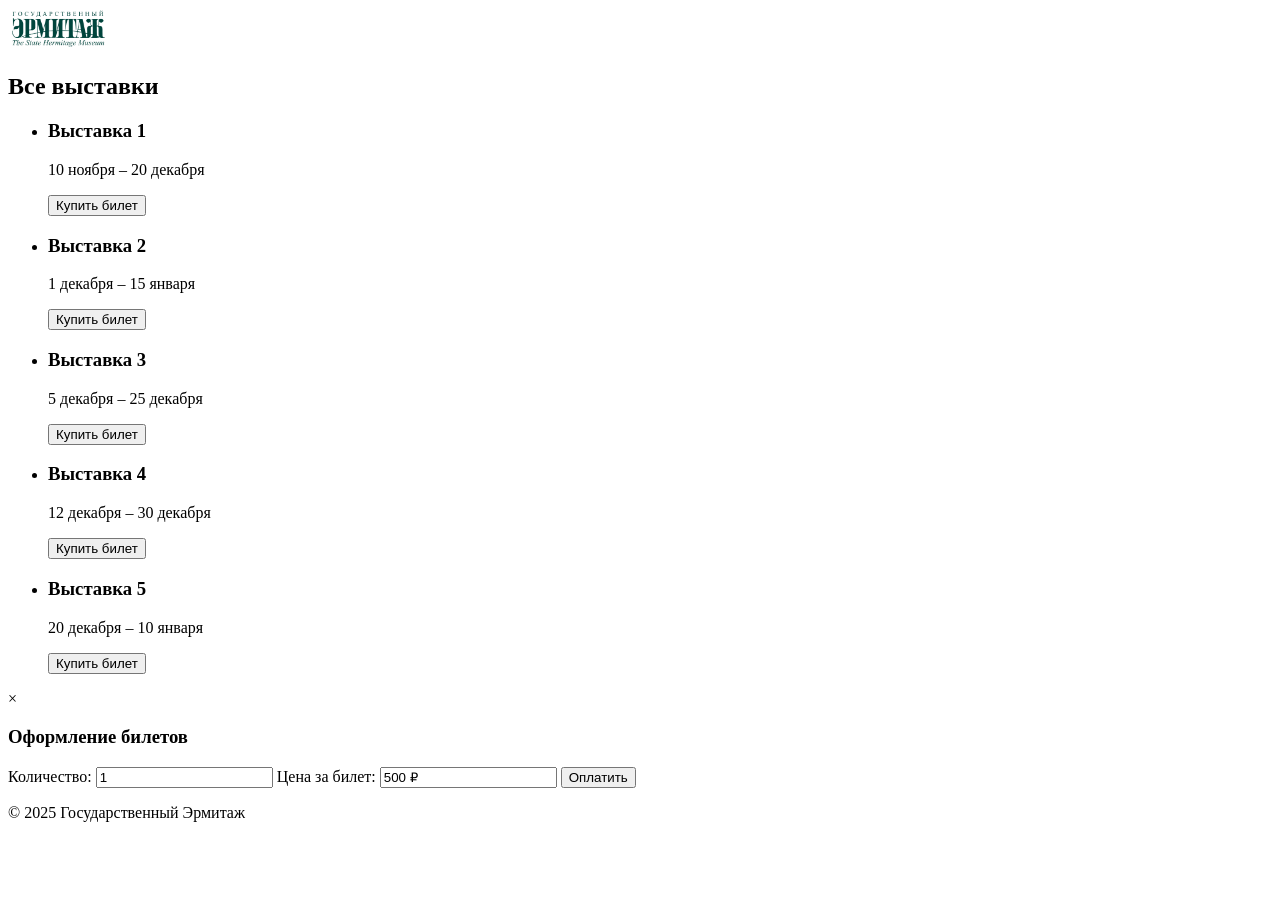
==== all-exhibitions.html @ 0c2edeb9 "lab-1" ====
<!DOCTYPE html>
<html lang="ru">
<head>
    <meta charset="UTF-8">
    <meta name="viewport" content="width=device-width, initial-scale=1.0">
    <title>Все выставки — Эрмитаж</title>
    <link rel="stylesheet" href="style.css">
</head>
<body>
<header class="header">
    <div class="header__logo"><a href="index.html"><img src="img/Hermitage_logo.png" alt="Логотип Эрмитажа" width="100"></a></div>
</header>

<main class="main">
    <section class="exhibitions-page">
        <h1 class="exhibitions-page__title">Все выставки</h1>
        <ul class="exhibitions-page__list">
            <li class="exhibitions-page__item">
                <h3 class="exhibitions-page__name">Выставка 1</h3>
                <p class="exhibitions-page__date">10 ноября – 20 декабря</p>
                <button class="exhibitions-page__btn">Купить билет</button>
            </li>
            <li class="exhibitions-page__item">
                <h3 class="exhibitions-page__name">Выставка 2</h3>
                <p class="exhibitions-page__date">1 декабря – 15 января</p>
                <button class="exhibitions-page__btn">Купить билет</button>
            </li>
            <li class="exhibitions-page__item">
                <h3 class="exhibitions-page__name">Выставка 3</h3>
                <p class="exhibitions-page__date">5 декабря – 25 декабря</p>
                <button class="exhibitions-page__btn">Купить билет</button>
            </li>
            <li class="exhibitions-page__item">
                <h3 class="exhibitions-page__name">Выставка 4</h3>
                <p class="exhibitions-page__date">12 декабря – 30 декабря</p>
                <button class="exhibitions-page__btn">Купить билет</button>
            </li>
            <li class="exhibitions-page__item">
                <h3 class="exhibitions-page__name">Выставка 5</h3>
                <p class="exhibitions-page__date">20 декабря – 10 января</p>
                <button class="exhibitions-page__btn">Купить билет</button>
            </li>
        </ul>
    </section>

    <!-- Модальное окно для оформления билетов -->
    <div class="modal modal--hidden">
        <div class="modal__content">
            <span class="modal__close">&times;</span>
            <h3 class="modal__title">Оформление билетов</h3>
            <form class="modal__form">
                <label class="modal__label">Количество:
                    <input type="number" name="quantity" min="1" value="1">
                </label>
                <label class="modal__label">Цена за билет:
                    <input type="text" name="price" value="500 ₽" readonly>
                </label>
                <button type="submit" class="modal__submit">Оплатить</button>
            </form>
        </div>
    </div>
</main>

<footer class="footer">
    <p class="footer__text">© 2025 Государственный Эрмитаж</p>
</footer>
</body>
</html>
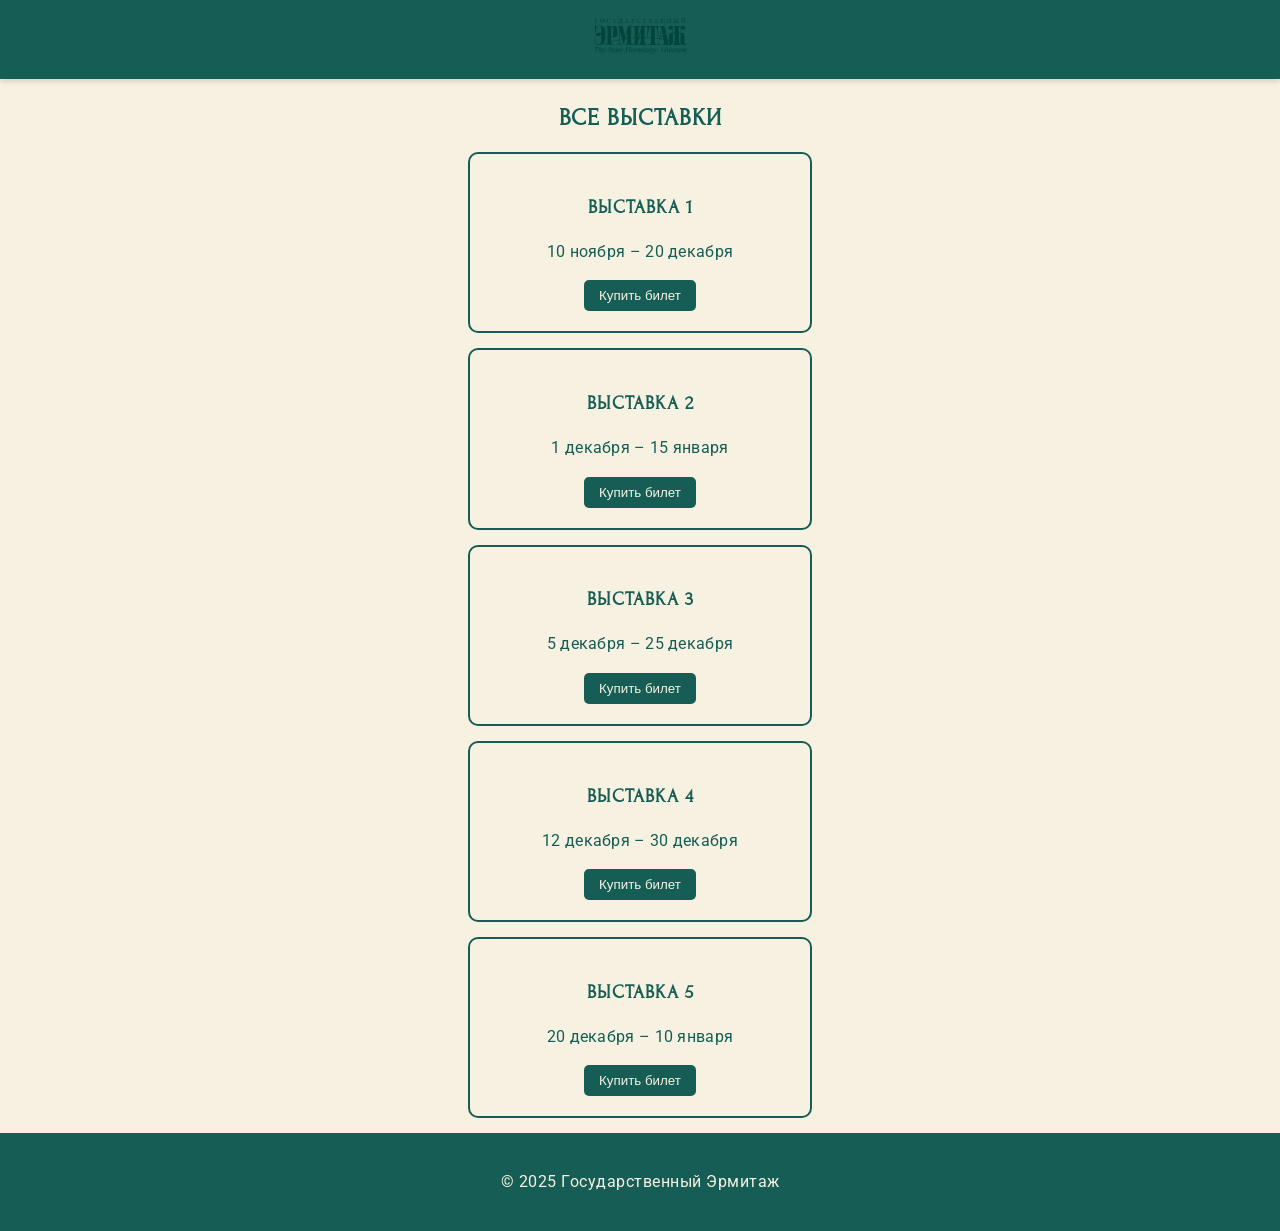
==== commit ac95e27d: "lab-2" ====
--- a/all-exhibitions.html
+++ b/all-exhibitions.html
@@ -6,7 +6,8 @@
     <title>Все выставки — Эрмитаж</title>
     <link rel="stylesheet" href="style.css">
 </head>
-<body>
+
+<body> 
 <header class="header">
     <div class="header__logo"><a href="index.html"><img src="img/Hermitage_logo.png" alt="Логотип Эрмитажа" width="100"></a></div>
 </header>
@@ -43,7 +44,6 @@
         </ul>
     </section>
 
-    <!-- Модальное окно для оформления билетов -->
     <div class="modal modal--hidden">
         <div class="modal__content">
             <span class="modal__close">&times;</span>
--- a/style.css
+++ b/style.css
@@ -0,0 +1,295 @@
+@import url('https://fonts.googleapis.com/css2?family=Forum&family=Roboto:wght@300;400;500&display=swap');
+
+body {
+    margin: 0;
+    padding: 0;
+    background-color: #F7F1E1;
+    color: #165E55;
+    font-family: 'Roboto', sans-serif;
+    line-height: 1.6;
+    letter-spacing: 0.3px;
+}
+
+h1, h2, h3, h4, h5 {
+    font-family: 'Forum', serif;
+    color: #165E55;
+    text-align: center;
+    text-transform: uppercase;
+    letter-spacing: 1px;
+    margin-bottom: 10px;
+}
+
+p {
+    text-align: center;
+    font-size: 1rem;
+}
+
+.header {
+    background-color: #165E55;
+    padding: 15px 0;
+    text-align: center;
+    box-shadow: 0 2px 6px rgba(0, 0, 0, 0.15);
+}
+
+.nav__list {
+    list-style: none;
+    margin: 10px 0 0;
+    padding: 0;
+}
+
+.nav__item {
+    display: inline-block;
+    margin: 0 15px;
+}
+
+.nav__link {
+    text-decoration: none;
+    color: #F7F1E1;
+    font-weight: 500;
+    font-size: 1.1rem;
+    text-transform: uppercase;
+    transition: color 0.3s;
+}
+
+.nav__link:hover {
+    color: #C2E5DD;
+    text-decoration: underline;
+}
+
+.welcome {
+    padding: 40px 20px;
+    background-color: #C2E5DD;
+    color: #165E55;
+    border-radius: 10px;
+    margin: 30px auto;
+    width: 80%;
+    box-shadow: 0 2px 8px rgba(0, 0, 0, 0.15);
+}
+
+.welcome__subtitle {
+    font-style: italic;
+    font-size: 1.1rem;
+}
+
+.gallery {
+    background-color: #F7F1E1;
+    padding: 40px 0;
+    border-top: 2px solid #165E55;
+}
+
+.gallery__title {
+    margin-bottom: 20px;
+}
+
+.gallery__slider {
+    position: relative;
+    width: 80%;
+    margin: 0 auto;
+    padding: 10px;
+    border: 2px solid #165E55;
+    border-radius: 10px;
+    background-color: #ffffff;
+    box-shadow: 0 2px 6px rgba(0, 0, 0, 0.1);
+}
+
+.slider__track {
+    white-space: nowrap;
+    overflow: hidden;
+}
+
+.slider__item {
+    display: inline-block;
+    margin: 10px;
+}
+
+.slider__item img {
+    border-radius: 8px;
+    border: 2px solid #165E55;
+    width: 230px;
+    height: 300px;
+    transition: transform 0.3s;
+}
+
+.slider__item img:hover {
+    transform: scale(1.05);
+}
+
+.slider__btn {
+    background-color: #165E55;
+    color: #F7F1E1;
+    border: none;
+    padding: 8px 12px;
+    font-size: 1.2rem;
+    cursor: pointer;
+    position: absolute;
+    top: 50%;
+    border-radius: 50%;
+}
+
+.slider__btn--prev { left: -50px; }
+.slider__btn--next { right: -50px; }
+
+.slider__btn:hover {
+    background-color: #0f4039;
+}
+
+.exhibitions {
+    padding: 40px 0;
+    background-color: #C2E5DD;
+    border-top: 2px solid #165E55;
+}
+
+.exhibitions__list {
+    list-style: none;
+    padding: 0;
+    text-align: center;
+}
+
+
+.exhibitions__item {
+    display: inline-block;
+    background-color: #F7F1E1;
+    border: 2px solid #165E55;
+    border-radius: 10px;
+    padding: 15px;
+    margin: 10px;
+    width: 220px;
+    box-shadow: 0 2px 5px rgba(0, 0, 0, 0.1);
+}
+
+.exhibitions__btn,
+.exhibitions__show-more {
+    display: inline-block;
+    margin-top: 10px;
+    padding: 8px 15px;
+    border: none;
+    background-color: #165E55;
+    color: #F7F1E1;
+    text-decoration: none;
+    border-radius: 5px;
+    font-weight: 500;
+    transition: background-color 0.3s;
+}
+
+.exhibitions__btn:hover,
+.exhibitions__show-more:hover {
+    background-color: #0f4039;
+}
+
+.contacts {
+    padding: 40px 0;
+    background-color: #F7F1E1;
+    border-top: 2px solid #165E55;
+}
+
+.contacts__form {
+    width: 60%;
+    margin: 0 auto;
+    background-color: #ffffff;
+    padding: 20px;
+    border: 2px solid #165E55;
+    border-radius: 10px;
+    box-shadow: 0 2px 6px rgba(0, 0, 0, 0.1);
+}
+
+.contacts__label {
+    display: block;
+    margin: 10px 0;
+    color: #165E55;
+    font-weight: 500;
+}
+
+.contacts__label input,
+.contacts__label textarea {
+    width: 100%;
+    padding: 8px;
+    margin-top: 5px;
+    border: 1px solid #165E55;
+    border-radius: 5px;
+    font-family: 'Roboto', sans-serif;
+}
+
+.contacts__btn {
+    display: block;
+    margin: 15px auto 0;
+    background-color: #165E55;
+    color: #F7F1E1;
+    padding: 10px 20px;
+    border: none;
+    border-radius: 6px;
+    font-size: 1rem;
+    cursor: pointer;
+}
+
+.contacts__btn:hover {
+    background-color: #0f4039;
+}
+
+.footer {
+    background-color: #165E55;
+    color: #F7F1E1;
+    text-align: center;
+    padding: 20px 0;
+    font-size: 0.9rem;
+    letter-spacing: 0.5px;
+}
+
+.exhibitions-page__item {
+    background-color: #F7F1E1;
+    border: 2px solid #165E55;
+    border-radius: 10px;
+    padding: 20px;
+    margin: 15px auto;
+    width: 300px;
+    text-align: center;
+}
+
+.exhibitions-page__list {
+    list-style: none;
+    padding: 0;
+    margin: 0;
+}
+
+.exhibitions-page__btn {
+    background-color: #165E55;
+    color: #F7F1E1;
+    border: none;
+    padding: 8px 15px;
+    border-radius: 5px;
+    cursor: pointer;
+    transition: background-color 0.3s;
+}
+
+.exhibitions-page__btn:hover {
+    background-color: #0f4039;
+}
+
+.modal {
+    position: fixed;
+    top: 0;
+    width: 100%;
+    height: 100%;
+    background: rgba(0,0,0,0.5);
+}
+
+.modal--hidden {
+    display: none;
+}
+
+.modal__content {
+    background-color: #F7F1E1;
+    border-radius: 10px;
+    padding: 20px;
+    width: 300px;
+    margin: 10% auto;
+    border: 2px solid #165E55;
+    text-align: center;
+    box-shadow: 0 3px 10px rgba(0,0,0,0.2);
+}
+
+.modal__close {
+    float: right;
+    cursor: pointer;
+    font-size: 1.2rem;
+    color: #165E55;
+}
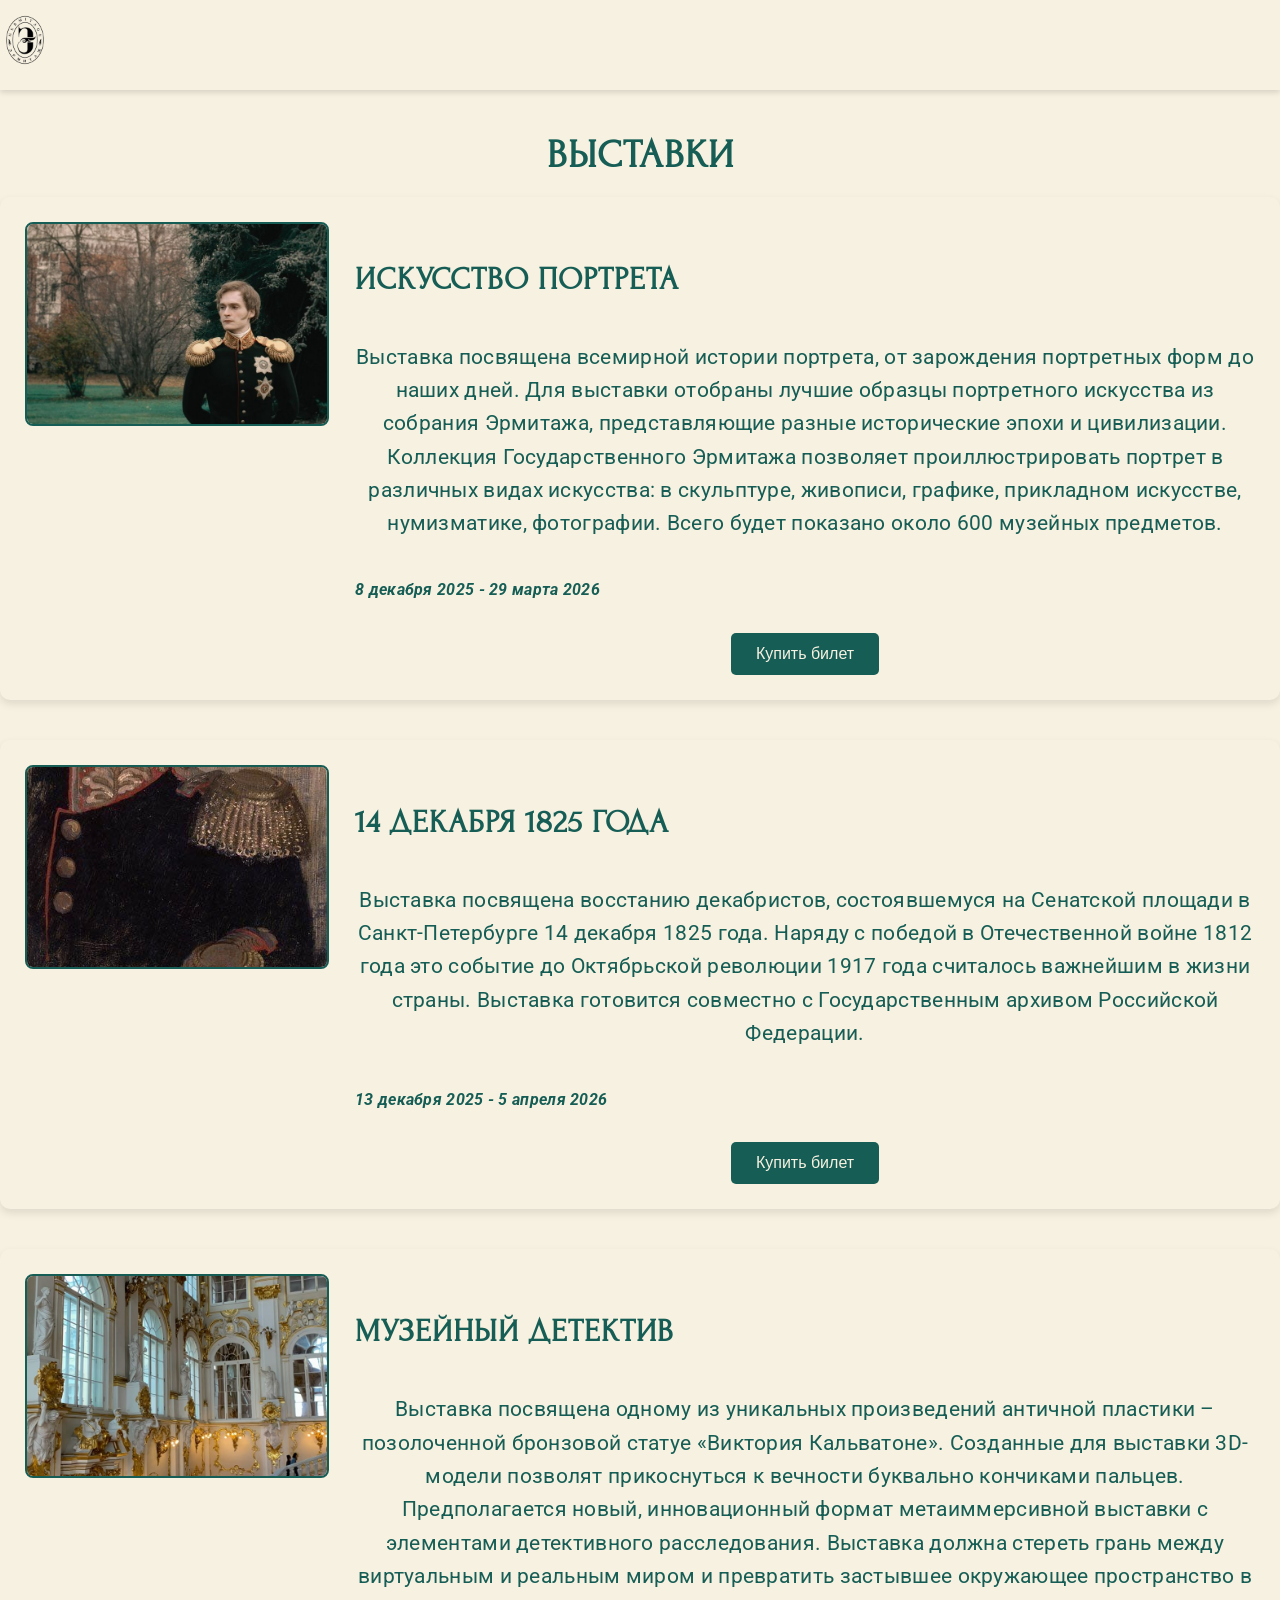
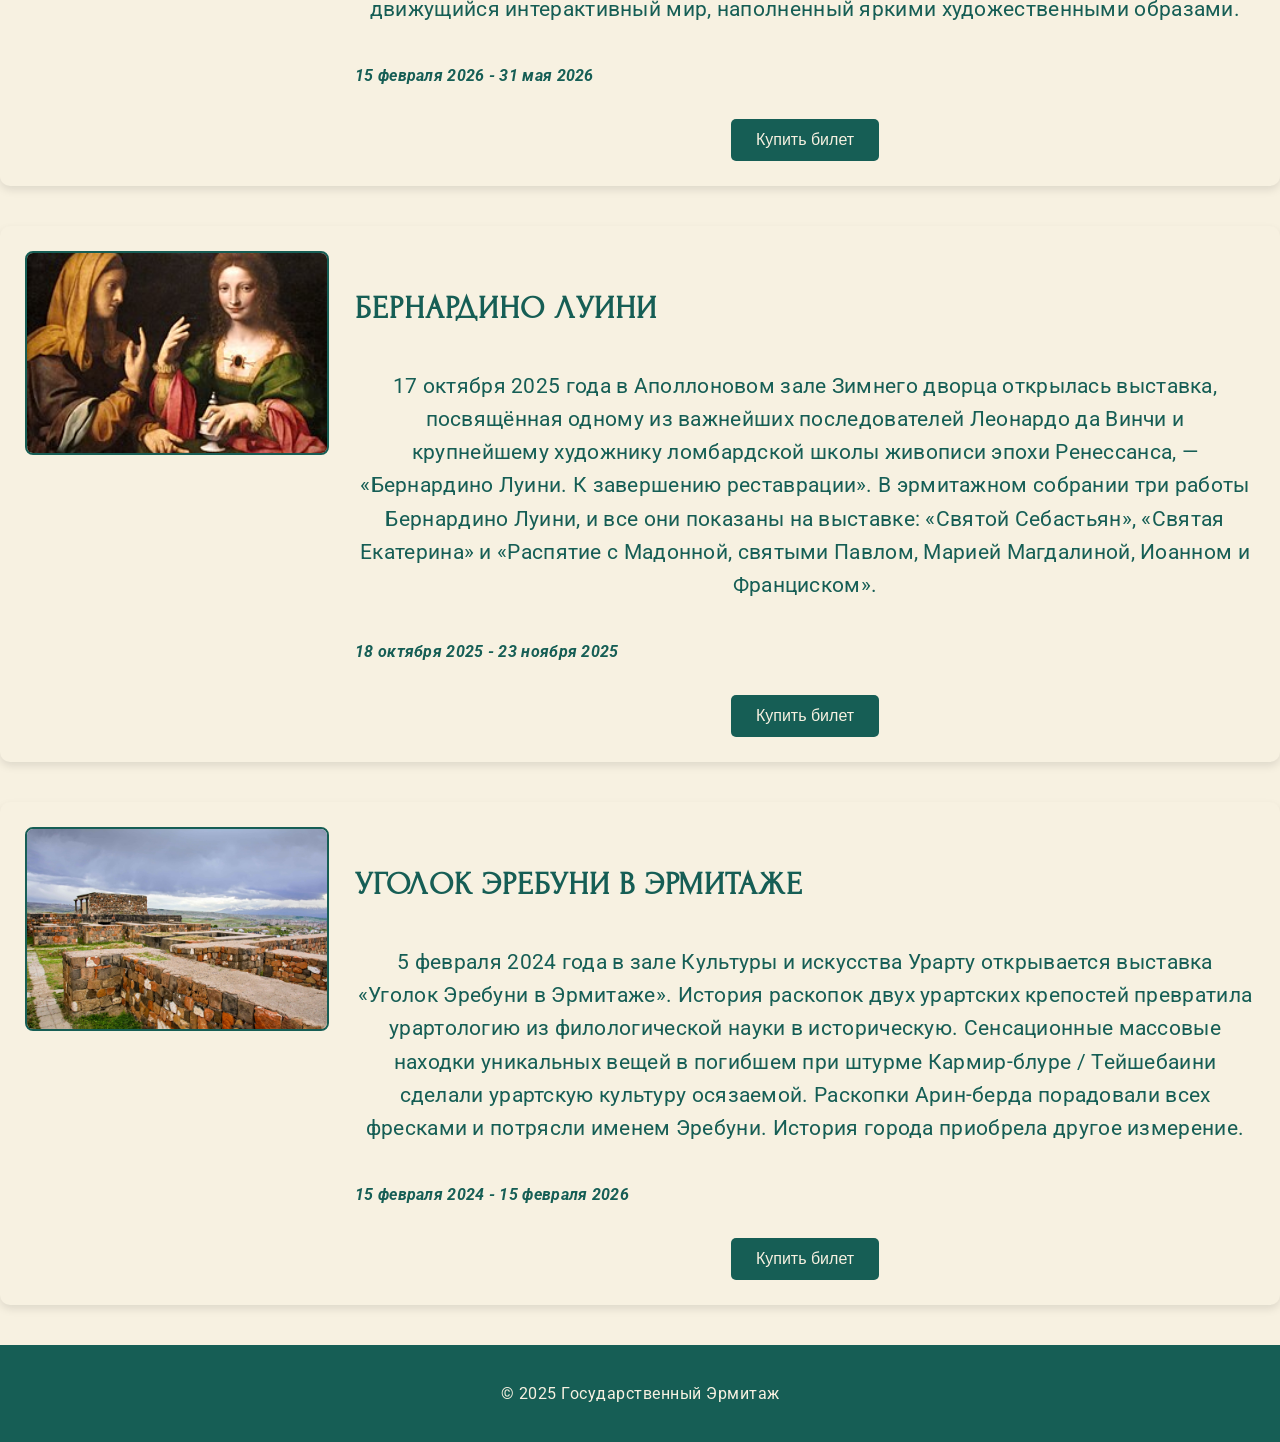
==== commit 6f4588be: "lab-3" ====
--- a/all-exhibitions.html
+++ b/all-exhibitions.html
@@ -6,60 +6,100 @@
     <title>Все выставки — Эрмитаж</title>
     <link rel="stylesheet" href="style.css">
 </head>
-
 <body> 
 <header class="header">
-    <div class="header__logo"><a href="index.html"><img src="img/Hermitage_logo.png" alt="Логотип Эрмитажа" width="100"></a></div>
+    <div class="logo"><a href="index.html"><img src="img/logo.png" alt="Логотип Эрмитажа"></a></div>
 </header>
 
 <main class="main">
     <section class="exhibitions-page">
-        <h1 class="exhibitions-page__title">Все выставки</h1>
-        <ul class="exhibitions-page__list">
-            <li class="exhibitions-page__item">
-                <h3 class="exhibitions-page__name">Выставка 1</h3>
-                <p class="exhibitions-page__date">10 ноября – 20 декабря</p>
-                <button class="exhibitions-page__btn">Купить билет</button>
-            </li>
-            <li class="exhibitions-page__item">
-                <h3 class="exhibitions-page__name">Выставка 2</h3>
-                <p class="exhibitions-page__date">1 декабря – 15 января</p>
-                <button class="exhibitions-page__btn">Купить билет</button>
-            </li>
-            <li class="exhibitions-page__item">
-                <h3 class="exhibitions-page__name">Выставка 3</h3>
-                <p class="exhibitions-page__date">5 декабря – 25 декабря</p>
-                <button class="exhibitions-page__btn">Купить билет</button>
-            </li>
-            <li class="exhibitions-page__item">
-                <h3 class="exhibitions-page__name">Выставка 4</h3>
-                <p class="exhibitions-page__date">12 декабря – 30 декабря</p>
-                <button class="exhibitions-page__btn">Купить билет</button>
-            </li>
-            <li class="exhibitions-page__item">
-                <h3 class="exhibitions-page__name">Выставка 5</h3>
-                <p class="exhibitions-page__date">20 декабря – 10 января</p>
-                <button class="exhibitions-page__btn">Купить билет</button>
-            </li>
-        </ul>
-    </section>
+    <h1 class="exhibitions-page__title">Выставки</h1>
+    <ul class="exhibitions-page__list">
+        <li class="exhibitions-page__item">
+            <div class="exhibition__image">
+                <img src="img/1.jpg" alt="Искусство портрета">
+            </div>
+            <div class="exhibition__content">
+                <h3 class="exhibitions-page__name">Искусство портрета</h3>
+                <p class="exhibitions-page__description">Выставка посвящена всемирной истории портрета, от зарождения портретных форм до наших дней. Для выставки отобраны лучшие образцы портретного искусства из собрания Эрмитажа, представляющие разные исторические эпохи и цивилизации. Коллекция Государственного Эрмитажа позволяет проиллюстрировать портрет в различных видах искусства: в скульптуре, живописи, графике, прикладном искусстве, нумизматике, фотографии. Всего будет показано около 600 музейных предметов.</p>
+                <p class="exhibitions-page__date">8 декабря 2025 - 29 марта 2026</p>
+                <button class="exhibitions__btn exhibitions__btn--modal">Купить билет</button>
+            </div>
+        </li>
+
+        <li class="exhibitions-page__item">
+            <div class="exhibition__image">
+                <img src="img/2.jpg" alt="14 декабря 1825 года">
+            </div>
+            <div class="exhibition__content">
+                <h3 class="exhibitions-page__name">14 декабря 1825 года</h3>
+                <p class="exhibitions-page__description">Выставка посвящена восстанию декабристов, состоявшемуся на Сенатской площади в Санкт-Петербурге 14 декабря 1825 года. Наряду с победой в Отечественной войне 1812 года это событие до Октябрьской революции 1917 года считалось важнейшим в жизни страны. Выставка готовится совместно с Государственным архивом Российской Федерации.</p>
+                <p class="exhibitions-page__date">13 декабря 2025 - 5 апреля 2026</p>
+                <button class="exhibitions__btn exhibitions__btn--modal">Купить билет</button>
+            </div>
+        </li>
+
+        <li class="exhibitions-page__item">
+            <div class="exhibition__image">
+                <img src="img/3.jpg" alt="Музейный детектив">
+            </div>
+            <div class="exhibition__content">
+                <h3 class="exhibitions-page__name">Музейный детектив</h3>
+                <p class="exhibitions-page__description">Выставка посвящена одному из уникальных произведений античной пластики – позолоченной бронзовой статуе «Виктория Кальватоне». Созданные для выставки 3D-модели позволят прикоснуться к вечности буквально кончиками пальцев. Предполагается новый, инновационный формат метаиммерсивной выставки с элементами детективного расследования. Выставка должна стереть грань между виртуальным и реальным миром и превратить застывшее окружающее пространство в движущийся интерактивный мир, наполненный яркими художественными образами.</p>
+                <p class="exhibitions-page__date">15 февраля 2026 - 31 мая 2026</p>
+                <button class="exhibitions__btn exhibitions__btn--modal">Купить билет</button>
+            </div>
+        </li>
+
+        <li class="exhibitions-page__item">
+            <div class="exhibition__image">
+                <img src="img/4.jpg" alt="Бернардино Луини">
+            </div>
+            <div class="exhibition__content">
+                <h3 class="exhibitions-page__name">Бернардино Луини</h3>
+                <p class="exhibitions-page__description">17 октября 2025 года в Аполлоновом зале Зимнего дворца открылась выставка, посвящённая одному из важнейших последователей Леонардо да Винчи и крупнейшему художнику ломбардской школы живописи эпохи Ренессанса, — «Бернардино Луини. К завершению реставрации». В эрмитажном собрании три работы Бернардино Луини, и все они показаны на выставке: «Святой Себастьян», «Святая Екатерина» и «Распятие с Мадонной, святыми Павлом, Марией Магдалиной, Иоанном и Франциском».</p>
+                <p class="exhibitions-page__date">18 октября 2025 - 23 ноября 2025</p>
+                <button class="exhibitions__btn exhibitions__btn--modal">Купить билет</button>
+            </div>
+        </li>
+
+        <li class="exhibitions-page__item">
+            <div class="exhibition__image">
+                <img src="img/5.jpeg" alt="Уголок Эребуни в Эрмитаже">
+            </div>
+            <div class="exhibition__content">
+                <h3 class="exhibitions-page__name">Уголок Эребуни в Эрмитаже</h3>
+                <p class="exhibitions-page__description">5 февраля 2024 года в зале Культуры и искусства Урарту открывается выставка «Уголок Эребуни в Эрмитаже». История раскопок двух урартских крепостей превратила урартологию из филологической науки в историческую. Сенсационные массовые находки уникальных вещей в погибшем при штурме Кармир-блуре / Тейшебаини сделали урартскую культуру осязаемой. Раскопки Арин-берда порадовали всех фресками и потрясли именем Эребуни. История города приобрела другое измерение.</p>
+                <p class="exhibitions-page__date">15 февраля 2024 - 15 февраля 2026</p>
+                <button class="exhibitions__btn exhibitions__btn--modal">Купить билет</button>
+            </div>
+        </li>
+    </ul>
+</section>
 
     <div class="modal modal--hidden">
         <div class="modal__content">
             <span class="modal__close">&times;</span>
-            <h3 class="modal__title">Оформление билетов</h3>
-            <form class="modal__form">
-                <label class="modal__label">Количество:
-                    <input type="number" name="quantity" min="1" value="1">
-                </label>
-                <label class="modal__label">Цена за билет:
-                    <input type="text" name="price" value="500 ₽" readonly>
-                </label>
-                <button type="submit" class="modal__submit">Оплатить</button>
-            </form>
+            <div class="modal__body">
+                <div class="modal__image">
+                    <img src="img/tickets_img.png" alt="Билет">
+                </div>
+                <div class="modal__form-container">
+                    <h3 class="modal__title">Оформление билетов</h3>
+                    <form class="modal__form">
+                        <label class="modal__label">Количество:
+                            <input type="number" name="quantity" min="1" value="1">
+                        </label>
+                        <label class="modal__label">Цена за билет:
+                            <input type="text" name="price" value="500 ₽" readonly>
+                        </label>
+                        <button type="submit" class="modal__submit">Оплатить</button>
+                    </form>
+                </div>
+            </div>
         </div>
     </div>
-</main>
+</main> 
 
 <footer class="footer">
     <p class="footer__text">© 2025 Государственный Эрмитаж</p>
--- a/style.css
+++ b/style.css
@@ -9,6 +9,7 @@
     line-height: 1.6;
     letter-spacing: 0.3px;
 }
+ 
 
 h1, h2, h3, h4, h5 {
     font-family: 'Forum', serif;
@@ -19,32 +20,69 @@
     margin-bottom: 10px;
 }
 
+h1 {
+    font-size: 2.5rem;
+}
+
+h2 {
+    font-size: 2rem;
+}
+
+h3 {
+    font-size: 1.75rem;
+}
+
+h4 {
+    font-size: 1.5rem;
+}
+
+h5 {
+    font-size: 1.25rem;
+}
+
 p {
     text-align: center;
     font-size: 1rem;
+} 
+
+.wrapper {
+    max-width: 1200px;
+    margin: auto;
 }
 
 .header {
-    background-color: #165E55;
-    padding: 15px 0;
-    text-align: center;
+    background-color: #F7F1E1;
+    padding: 15px 0 17px 0;
     box-shadow: 0 2px 6px rgba(0, 0, 0, 0.15);
+    position: sticky;
+    top: 0;
+    z-index: 1;
+}
+
+.header__wrapper {
+    display: flex;
+    align-items: center;
+    justify-content: space-between;
+}
+
+.logo img {
+    width: 50px;   
+    height: auto;  
 }
 
 .nav__list {
+    display: flex;
+} 
+
+.nav__item {
     list-style: none;
-    margin: 10px 0 0;
-    padding: 0;
-}
-
-.nav__item {
-    display: inline-block;
+    padding: 0 10px;
     margin: 0 15px;
 }
 
 .nav__link {
     text-decoration: none;
-    color: #F7F1E1;
+    color: #165E55;
     font-weight: 500;
     font-size: 1.1rem;
     text-transform: uppercase;
@@ -53,31 +91,54 @@
 
 .nav__link:hover {
     color: #C2E5DD;
-    text-decoration: underline;
 }
 
 .welcome {
     padding: 40px 20px;
-    background-color: #C2E5DD;
-    color: #165E55;
-    border-radius: 10px;
-    margin: 30px auto;
-    width: 80%;
-    box-shadow: 0 2px 8px rgba(0, 0, 0, 0.15);
+    background-color: #F7F1E1;
+    box-shadow: 0 2px 8px rgba(0, 0, 0, 0.15); 
+
+}
+
+.welcome__wrapper {
+    display: flex;
+    align-items: center;
+    justify-content: space-between;
+   
+}
+
+.welcome__content {
+    display: flex;
+    flex-direction: column; 
+    max-width: 500px; 
+}
+
+.welcome__title {
+    margin-bottom: 15px; 
 }
 
 .welcome__subtitle {
-    font-style: italic;
-    font-size: 1.1rem;
+    font-size: 1.3rem;
+    margin-top: 0; 
+}
+
+.welcome__img {
+    width: 600px;
+    height: 450px;
+}
+
+.welcome__img img {
+    max-width: 100%; 
+    max-height: 100%;    
 }
 
 .gallery {
-    background-color: #F7F1E1;
+    background-color: #165E55;
     padding: 40px 0;
-    border-top: 2px solid #165E55;
 }
 
 .gallery__title {
+    color: #F7F1E1;
     margin-bottom: 20px;
 }
 
@@ -88,18 +149,20 @@
     padding: 10px;
     border: 2px solid #165E55;
     border-radius: 10px;
-    background-color: #ffffff;
+    background-color: #F7F1E1;
     box-shadow: 0 2px 6px rgba(0, 0, 0, 0.1);
 }
 
 .slider__track {
-    white-space: nowrap;
-    overflow: hidden;
+    display: flex;
+    overflow-x: auto; 
+    gap: 20px;
+    padding: 10px;
 }
 
 .slider__item {
-    display: inline-block;
-    margin: 10px;
+    flex: 0 0 auto;
+    text-align: center;
 }
 
 .slider__item img {
@@ -114,16 +177,23 @@
     transform: scale(1.05);
 }
 
+.slider__caption {
+    margin-top: 10px;
+    text-align: center;
+    font-style: italic;
+}
+
 .slider__btn {
-    background-color: #165E55;
-    color: #F7F1E1;
-    border: none;
+    background-color: #F7F1E1;
+    color: #165E55;
+    border: 2px solid #165E55;
     padding: 8px 12px;
     font-size: 1.2rem;
     cursor: pointer;
     position: absolute;
     top: 50%;
     border-radius: 50%;
+    transition: background-color 0.3s;
 }
 
 .slider__btn--prev { left: -50px; }
@@ -131,36 +201,37 @@
 
 .slider__btn:hover {
     background-color: #0f4039;
+    color: #F7F1E1;
 }
 
 .exhibitions {
     padding: 40px 0;
-    background-color: #C2E5DD;
+    background-color: #F7F1E1;
     border-top: 2px solid #165E55;
 }
 
 .exhibitions__list {
     list-style: none;
     padding: 0;
-    text-align: center;
+    display: flex;
+    justify-content: center;
+    gap: 20px;
 }
 
 
 .exhibitions__item {
-    display: inline-block;
     background-color: #F7F1E1;
     border: 2px solid #165E55;
     border-radius: 10px;
     padding: 15px;
-    margin: 10px;
     width: 220px;
     box-shadow: 0 2px 5px rgba(0, 0, 0, 0.1);
 }
 
 .exhibitions__btn,
 .exhibitions__show-more {
-    display: inline-block;
-    margin-top: 10px;
+    display: block;
+    margin: 10px auto 0;
     padding: 8px 15px;
     border: none;
     background-color: #165E55;
@@ -169,6 +240,7 @@
     border-radius: 5px;
     font-weight: 500;
     transition: background-color 0.3s;
+    text-align: center;
 }
 
 .exhibitions__btn:hover,
@@ -221,8 +293,62 @@
     cursor: pointer;
 }
 
+.schedule .wrapper {
+    overflow-x: auto;
+}
+
+.schedule__table {
+    min-width: 500px; 
+} 
+
 .contacts__btn:hover {
     background-color: #0f4039;
+}
+
+.schedule__table {
+    width: 100%;
+    margin-top: 20px;
+    display: grid;
+    grid-template-columns: 1fr 2fr 1fr; 
+    border: 2px solid #165E55;
+}
+
+.schedule__table thead,
+.schedule__table tbody,
+.schedule__table tr {
+    display: contents;
+}
+
+.schedule__table th,
+.schedule__table td {
+    padding: 10px;
+    border-bottom: 1px solid #165E55;
+    text-align: center;
+}
+
+.schedule__caption th {
+    grid-column: 1 / -1;
+    background-color: #165E55;
+    color: #F7F1E1;
+    font-size: 1.2em;
+    text-transform: uppercase;
+    letter-spacing: 1px;
+    border-bottom: 2px solid #165E55;
+}
+
+.column-headers {
+    background-color: #E9F2EF;
+    color: #165E55;
+    text-transform: uppercase;
+    font-weight: 600;
+}
+
+.schedule__table tbody tr:nth-child(odd) td {
+    background-color: #98a8a6;
+}
+
+.schedule__table tbody tr:nth-child(even) td {
+    background-color: #E9F2EF;
 }
 
 .footer {
@@ -234,33 +360,78 @@
     letter-spacing: 0.5px;
 }
 
-.exhibitions-page__item {
-    background-color: #F7F1E1;
-    border: 2px solid #165E55;
-    border-radius: 10px;
-    padding: 20px;
-    margin: 15px auto;
-    width: 300px;
-    text-align: center;
-}
-
 .exhibitions-page__list {
     list-style: none;
     padding: 0;
     margin: 0;
 }
 
-.exhibitions-page__btn {
+.exhibitions-page__item {
+    display: flex;
+    gap: 30px;
+    margin-bottom: 40px;
+    padding: 25px;
+    background-color: #F7F1E1;
+    border-radius: 10px;
+    box-shadow: 0 4px 8px rgba(0, 0, 0, 0.1);
+}
+
+.exhibition__image {
+    flex: 0 0 300px;
+}
+
+.exhibition__image img {
+    width: 100%;
+    height: 200px;
+    object-fit: cover;
+    border-radius: 8px;
+    border: 2px solid #165E55;
+}
+
+.exhibition__content {
+    display: flex;
+    flex-direction: column;
+}
+
+.exhibitions-page__name {
+    font-family: 'Forum', serif;
+    color: #165E55;
+    margin-bottom: 15px;
+    font-size: 1.5rem;
+    text-align: left;
+}
+/
+.exhibitions-page__description {
+    display: flex;
+    text-align: left;
+    line-height: 1.6;
+    margin-bottom: 15px;
+    color: #165E55;
+}
+
+
+
+.exhibitions-page__date {
+    text-align: left;
+    font-weight: bold;
+    color: #165E55;
+    margin-bottom: 20px;
+    font-style: italic;
+}
+
+.exhibitions__btn {
     background-color: #165E55;
     color: #F7F1E1;
     border: none;
-    padding: 8px 15px;
+    padding: 12px 25px;
     border-radius: 5px;
+    font-size: 1rem;
     cursor: pointer;
     transition: background-color 0.3s;
-}
-
-.exhibitions-page__btn:hover {
+    align-self: flex-start;
+}
+
+.exhibitions__btn:hover {
     background-color: #0f4039;
 }
 
@@ -270,6 +441,9 @@
     width: 100%;
     height: 100%;
     background: rgba(0,0,0,0.5);
+    display: flex;
+    justify-content: center;
+    align-items: center;
 }
 
 .modal--hidden {
@@ -279,17 +453,364 @@
 .modal__content {
     background-color: #F7F1E1;
     border-radius: 10px;
-    padding: 20px;
-    width: 300px;
-    margin: 10% auto;
-    border: 2px solid #165E55;
-    text-align: center;
+    padding: 30px;
+    max-width: 90%;
     box-shadow: 0 3px 10px rgba(0,0,0,0.2);
 }
 
 .modal__close {
-    float: right;
+    display: flex;
+    justify-content: flex-end;
     cursor: pointer;
     font-size: 1.2rem;
     color: #165E55;
-}+}
+
+.modal__body {
+    display: flex;
+    gap: 30px;
+    align-items: center;
+}
+
+.modal__image img {
+    max-width: 400px; 
+    border-radius: 10px;
+    border: 2px solid #165E55;
+}
+
+.modal__title {
+    font-family: 'Forum', serif;
+    color: #165E55;
+    text-align: center;
+    margin-bottom: 20px;
+    font-size: 1.5rem;
+}
+
+.modal__label {
+    display: flex;
+    flex-direction: column;
+    gap: 5px;
+    font-weight: 500;
+}
+
+.modal__label input {
+    padding: 10px;
+    border: 2px solid #165E55;
+    border-radius: 5px;
+    background-color: white;
+    font-size: 1rem;
+}
+
+.modal__submit {
+    background-color: #165E55;
+    color: #F7F1E1;
+    border: none;
+    padding: 12px 20px;
+    border-radius: 5px;
+    font-size: 1.1rem;
+    cursor: pointer;
+    transition: background-color 0.3s;
+    margin-top: 10px;
+}
+
+.modal__submit:hover {
+    background-color: #0f4039;
+}
+
+
+
+@media (max-width: 420px) {
+    body {
+        font-size: 0.9rem;
+        line-height: 1.4;
+    }
+
+    .wrapper {
+        max-width: 300px;
+        margin: auto;
+    }
+
+    .header__wrapper {
+       justify-content: space-around;
+        align-items: center;
+        gap: 10px;
+    }
+
+    .nav__list {
+        flex-direction: column;
+        align-items: center;
+        gap: 7px;
+    }
+
+    .nav__link {
+        font-size: 0.7rem;
+    }
+
+    .logo img {
+        width: 40px;
+    }
+
+    .welcome {
+        padding: 25px 10px;
+    }
+
+    .welcome__title {
+        font-size: 1.6rem;
+        margin-bottom: 10px;
+    }
+
+    .welcome__subtitle {
+        font-size: 1rem;
+    }
+
+    .exhibitions-page__title {
+        font-size: 1.5rem;
+        text-align: center;
+    }
+
+    .exhibitions-page__item {
+        flex-direction: column;
+        align-items: center;
+        gap: 10px;
+        padding: 10px;
+    }
+
+    .exhibition__image img {
+        width: 90%;
+        height: auto;
+        border-radius: 10px;
+    }
+
+    .exhibitions-page__name {
+        font-size: 1.2rem;
+    }
+
+    .exhibitions-page__description {
+        flex-direction: column;
+        font-size: 0.9rem;
+        line-height: 1.4;
+        text-align: justify;
+    }
+
+    .exhibitions-page__date {
+        font-size: 0.85rem;
+    }
+
+    .exhibitions__btn {
+        width: 100%;
+        padding: 10px;
+        font-size: 0.9rem;
+    }
+
+    .gallery__slider {
+        width: 100%;
+        padding: 5px;
+    }
+
+    .slider__item img {
+        width: 180px;
+        height: 240px;
+    }
+
+    .slider__caption {
+        font-size: 0.9rem;
+    }
+
+    .slider__btn {
+        display: none; 
+    }
+
+    .exhibitions__list {
+        flex-direction: column;
+        align-items: center;
+        gap: 15px;
+    }
+
+    .exhibitions__item {
+        width: 90%;
+        padding: 10px;
+    }
+
+    .exhibitions__name {
+        font-size: 1.2rem;
+    }
+
+    .contacts__form {
+        width: 90%;
+        padding: 15px;
+    }
+
+    .contacts__title {
+        font-size: 1.5rem;
+    }
+
+    .contacts__label {
+        font-size: 0.9rem;
+    }
+
+    .contacts__label input,
+    .contacts__label textarea {
+    width: 90%;
+    }
+
+    .contacts__btn {
+        width: 100%;
+        font-size: 1rem;
+        padding: 10px;
+    }
+
+    .footer {
+        font-size: 0.8rem;
+        padding: 15px 0;
+    }
+}
+
+@media (max-width: 768px) {
+
+    .wrapper {
+        max-width: 500px;
+        margin: auto;
+    }
+
+     .header__wrapper {
+       justify-content: space-around;
+        align-items: center;
+        gap: 10px;
+    }
+
+    .nav__list {
+        flex-direction: column;
+        align-items: center;
+        gap: 7px;
+    }
+
+    .nav__link {
+        font-size: 0.7rem;
+    }
+
+
+    .welcome__wrapper {
+        flex-direction: column;
+        align-items: center;
+        text-align: center;
+    }
+
+    .welcome__img {
+        display: none;
+    }
+
+    .exhibitions__list {
+        flex-direction: column;
+        align-items: center;
+        gap: 20px;
+    }
+   
+    .exhibitions-page__description {
+        flex-direction: column;
+        font-size: 1rem;
+        max-width: 90%;
+        margin: 0 auto;
+    }
+
+    .gallery__slider {
+        width: 95%;
+    }
+
+    .slider__btn {
+        display: none; 
+    }
+}
+
+@media (min-width: 769px) and (max-width: 1023px) {
+    .welcome__img { 
+        width: 400px; 
+        height: 300px;
+    }
+
+    .exhibition__image img {
+        width: 350px;
+        height: auto;
+    }
+
+     .exhibitions-page__description {
+        font-size: 1rem;
+    }
+}
+
+@media (min-width: 1024px) and (max-width: 1920px) {
+    .wrapper {
+        max-width: 1800px;
+    }
+
+    .welcome__title {
+        font-size: 3.5rem;
+    }
+
+    .gallery__slider {
+        width: 95%;
+    }
+
+    .gallery__slider img {
+        width: 300px;
+        height: 400px;
+    }
+
+    .exhibitions-page__name {
+        font-size: 2rem;
+    }
+
+    .exhibitions-page__description {
+        font-size: 1.3rem;
+        line-height: 1.6;
+    }
+}
+
+
+@media (min-width: 2560px) {
+    .wrapper {
+        max-width: 1800px;
+    }
+
+    .welcome__title {
+        font-size: 3.5rem;
+    }
+
+     .gallery__slider {
+        width: 95%;
+    }
+
+    .gallery__slider img {
+        width: 300px;
+        height: 400px;
+    }
+}
+
+@media (min-width: 2560px) and (max-width: 3440px) {
+
+    .wrapper { 
+        max-width: 2000px; 
+    }
+    
+    .welcome__title {
+        font-size: 4rem;
+    }
+    
+    .welcome__subtitle {
+        font-size: 1.5rem;
+    }
+    
+    .gallery__slider {
+        width: 90%;
+    }
+    
+    .gallery__slider img {
+        width: 350px;
+        height: 450px;
+    }   
+
+    .exhibitions-page__description {
+        font-size: 1.4rem;
+        max-width: 1200px;
+    }
+}
+
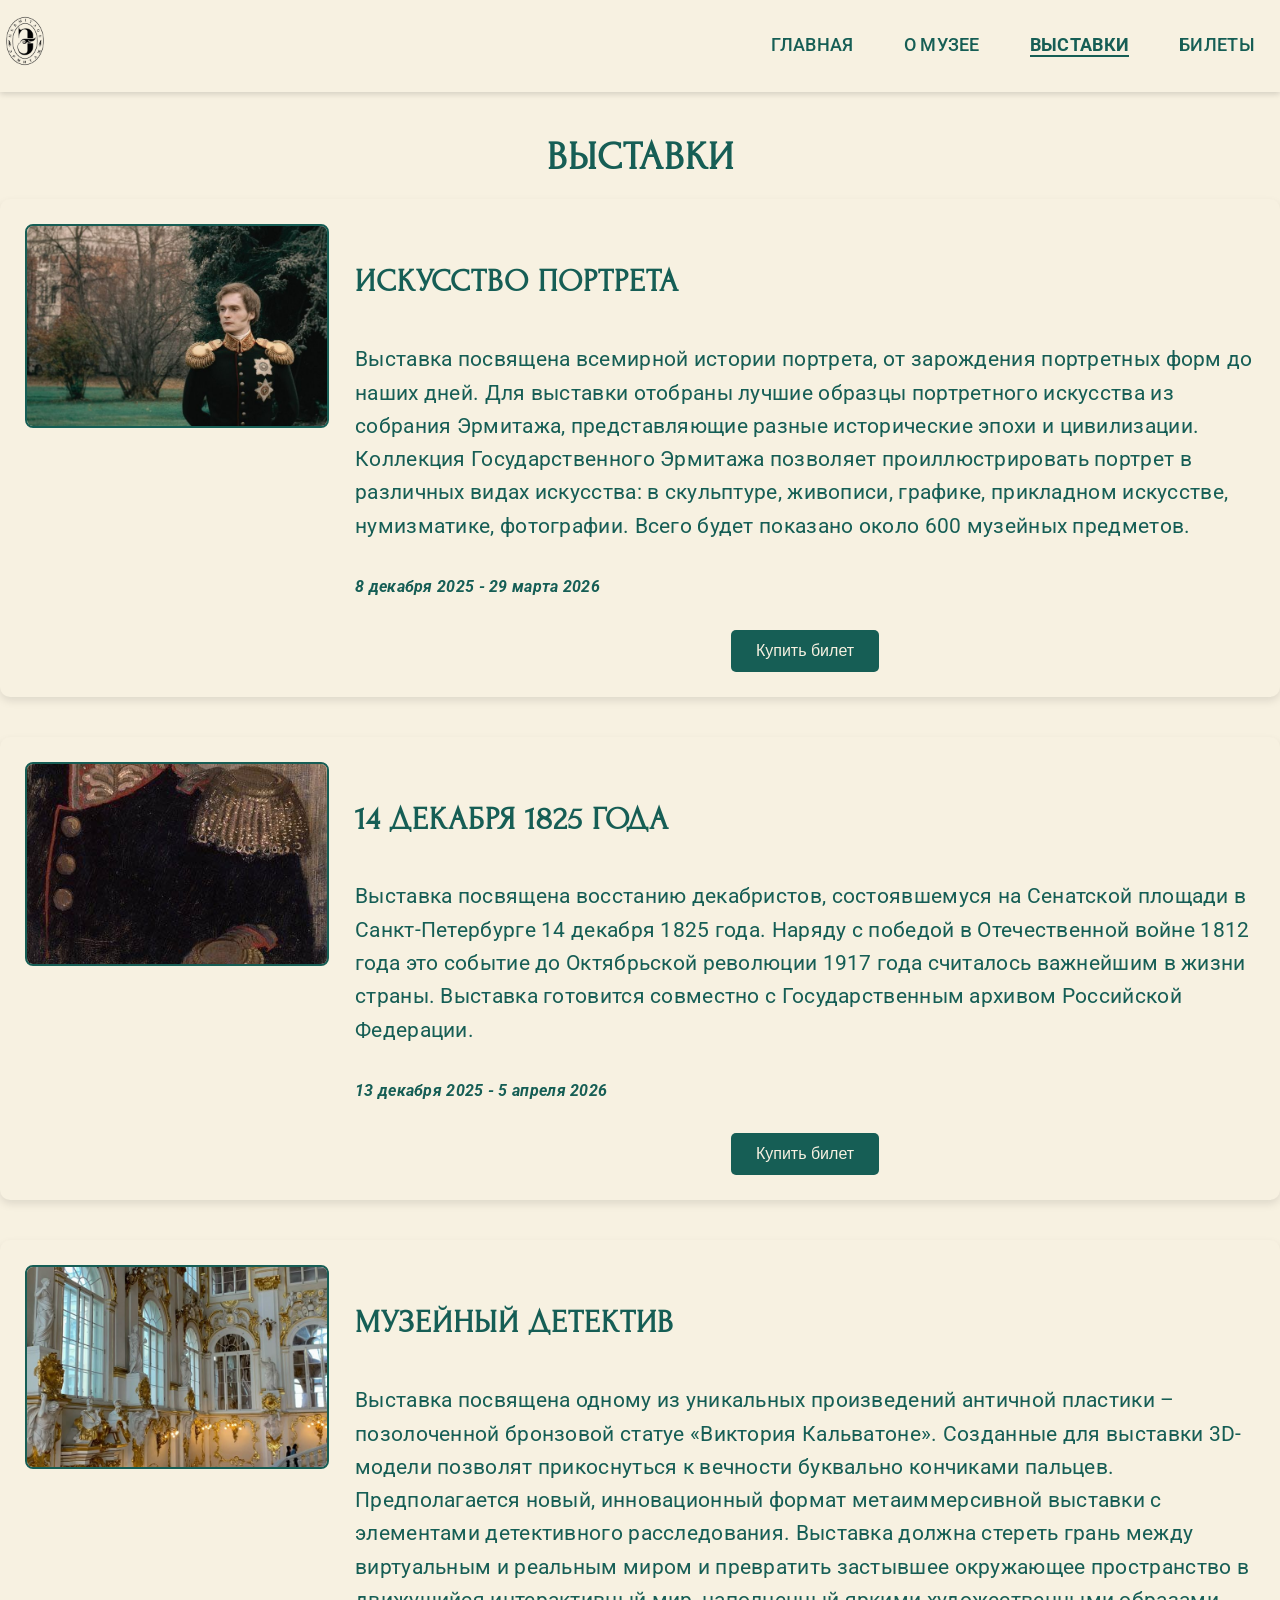
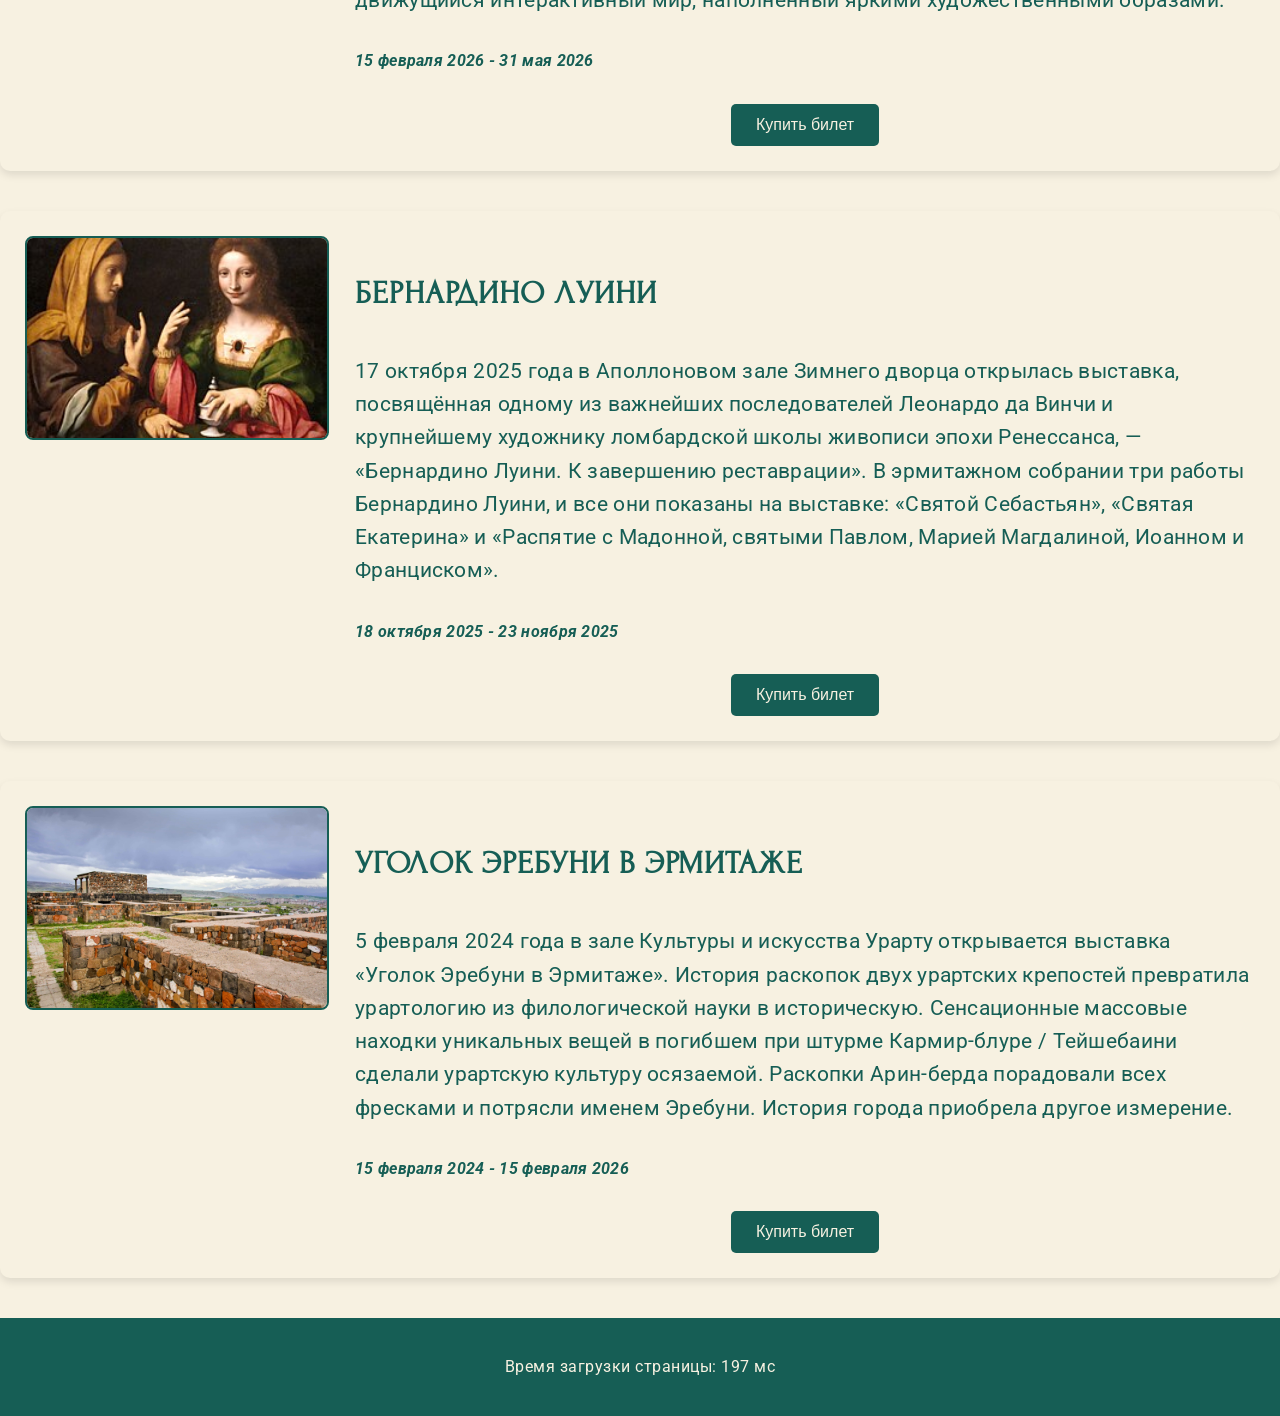
==== commit 28c54206: "lab-4" ====
--- a/all-exhibitions.html
+++ b/all-exhibitions.html
@@ -5,11 +5,24 @@
     <meta name="viewport" content="width=device-width, initial-scale=1.0">
     <title>Все выставки — Эрмитаж</title>
     <link rel="stylesheet" href="style.css">
+    <script src="js/main.js" defer></script>
 </head>
 <body> 
-<header class="header">
-    <div class="logo"><a href="index.html"><img src="img/logo.png" alt="Логотип Эрмитажа"></a></div>
-</header>
+    <header class="header">
+        <div class="wrapper header__wrapper">
+            <div class="logo">
+                <img src="img/logo.png" alt="Логотип Эрмитажа">
+            </div>
+            <nav class="nav">
+                <ul class="nav__list">
+                    <li class="nav__item"><a href="index.html" class="nav__link">Главная</a></li>
+                    <li class="nav__item"><a href="about.html" class="nav__link">О музее</a></li>
+                    <li class="nav__item"><a href="all-exhibitions.html" class="nav__link">Выставки</a></li>
+                    <li class="nav__item"><a href="tickets.html" class="nav__link">Билеты</a></li>
+                </ul>
+            </nav>
+        </div>
+    </header>
 
 <main class="main">
     <section class="exhibitions-page">
@@ -101,8 +114,6 @@
     </div>
 </main> 
 
-<footer class="footer">
-    <p class="footer__text">© 2025 Государственный Эрмитаж</p>
-</footer>
+<footer class="footer"></footer>
 </body>
 </html>
--- a/style.css
+++ b/style.css
@@ -91,6 +91,13 @@
 
 .nav__link:hover {
     color: #C2E5DD;
+    transform: scale(1.08);
+}
+
+.nav a.active {
+    font-weight: 700;
+    border-bottom: 2px solid #165E55;
+    color: #165E55;
 }
 
 .welcome {
@@ -400,7 +407,7 @@
     font-size: 1.5rem;
     text-align: left;
 }
-/
+
 .exhibitions-page__description {
     display: flex;
     text-align: left;
@@ -435,6 +442,52 @@
     background-color: #0f4039;
 }
 
+.tickets {
+    padding: 40px 0;
+    background-color: #F7F1E1;
+    border-top: 2px solid #165E55;
+}
+
+.tickets__form {
+    width: 60%;
+    margin: 0 auto;
+    background-color: #ffffff;
+    padding: 20px;
+    border: 2px solid #165E55;
+    border-radius: 10px;
+    box-shadow: 0 2px 6px rgba(0, 0, 0, 0.1);
+}
+
+.tickets__label {
+    display: block;
+    margin: 10px 0;
+    color: #165E55;
+    font-weight: 500;
+}
+
+.tickets__label input,
+.tickets__label textarea {
+    width: 100%;
+    padding: 8px;
+    margin-top: 5px;
+    border: 1px solid #165E55;
+    border-radius: 5px;
+    font-family: 'Roboto', sans-serif;
+}
+
+.tickets__btn {
+    display: block;
+    margin: 15px auto 0;
+    background-color: #165E55;
+    color: #F7F1E1;
+    padding: 10px 20px;
+    border: none;
+    border-radius: 6px;
+    font-size: 1rem;
+    cursor: pointer;
+}
+
+
 .modal {
     position: fixed;
     top: 0;
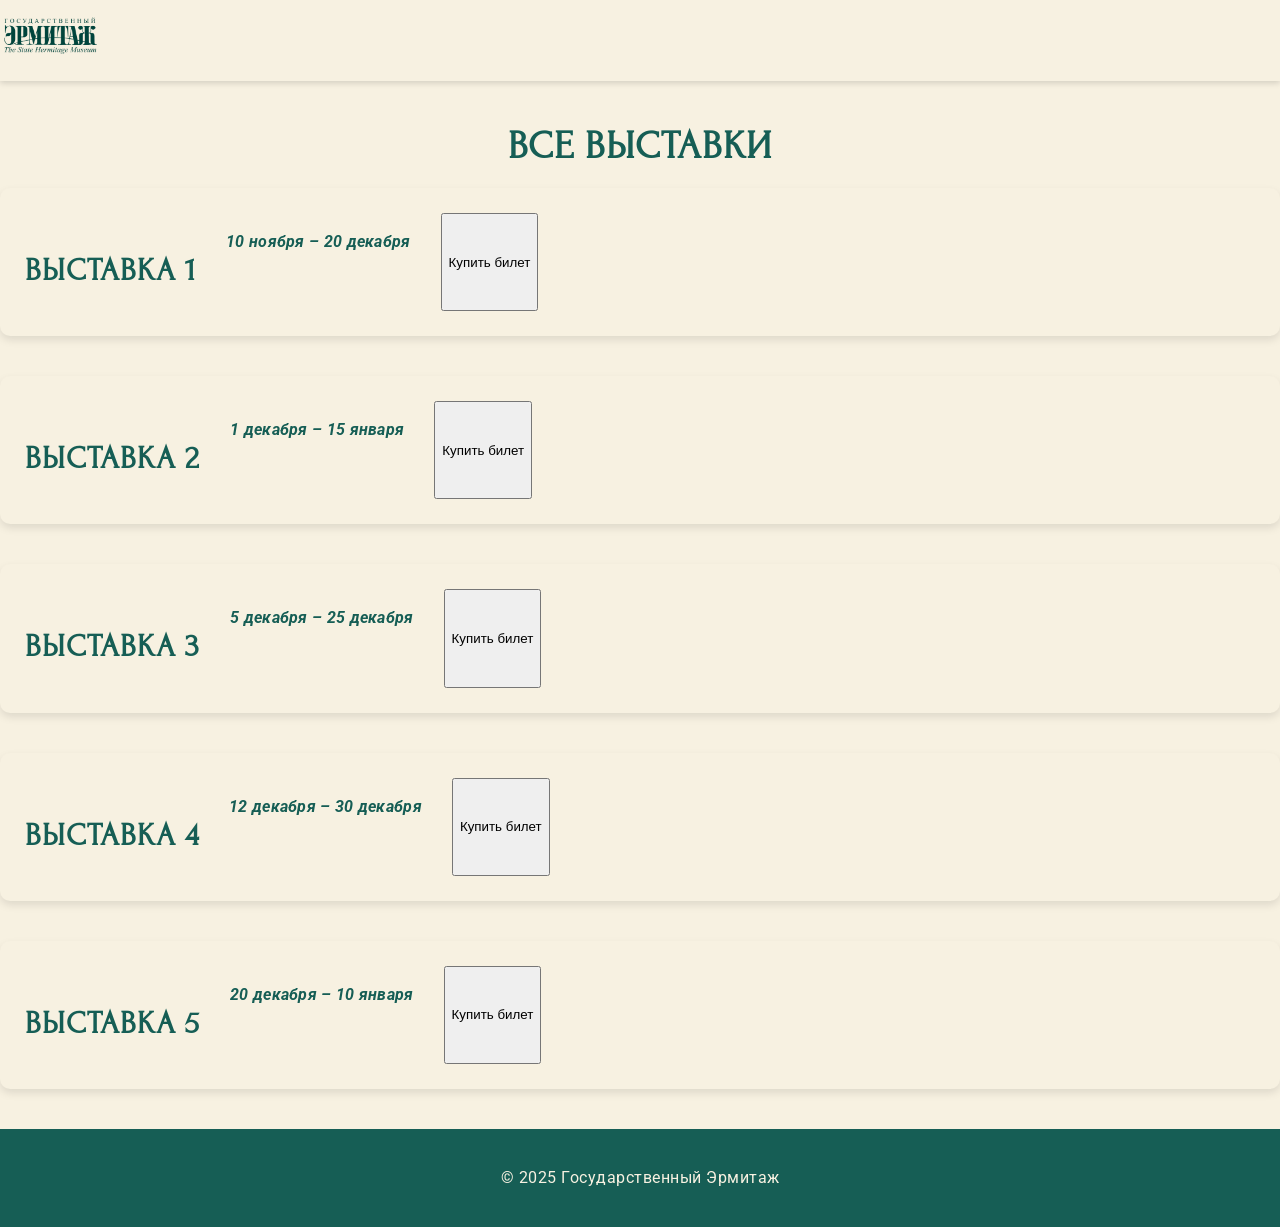
==== commit 23069eed: "Merge pull request #1 from agathaakiriyok/lab-1 lab-1" ====
--- a/all-exhibitions.html
+++ b/all-exhibitions.html
@@ -5,115 +5,64 @@
     <meta name="viewport" content="width=device-width, initial-scale=1.0">
     <title>Все выставки — Эрмитаж</title>
     <link rel="stylesheet" href="style.css">
-    <script src="js/main.js" defer></script>
 </head>
-<body> 
-    <header class="header">
-        <div class="wrapper header__wrapper">
-            <div class="logo">
-                <img src="img/logo.png" alt="Логотип Эрмитажа">
-            </div>
-            <nav class="nav">
-                <ul class="nav__list">
-                    <li class="nav__item"><a href="index.html" class="nav__link">Главная</a></li>
-                    <li class="nav__item"><a href="about.html" class="nav__link">О музее</a></li>
-                    <li class="nav__item"><a href="all-exhibitions.html" class="nav__link">Выставки</a></li>
-                    <li class="nav__item"><a href="tickets.html" class="nav__link">Билеты</a></li>
-                </ul>
-            </nav>
-        </div>
-    </header>
+<body>
+<header class="header">
+    <div class="header__logo"><a href="index.html"><img src="img/Hermitage_logo.png" alt="Логотип Эрмитажа" width="100"></a></div>
+</header>
 
 <main class="main">
     <section class="exhibitions-page">
-    <h1 class="exhibitions-page__title">Выставки</h1>
-    <ul class="exhibitions-page__list">
-        <li class="exhibitions-page__item">
-            <div class="exhibition__image">
-                <img src="img/1.jpg" alt="Искусство портрета">
-            </div>
-            <div class="exhibition__content">
-                <h3 class="exhibitions-page__name">Искусство портрета</h3>
-                <p class="exhibitions-page__description">Выставка посвящена всемирной истории портрета, от зарождения портретных форм до наших дней. Для выставки отобраны лучшие образцы портретного искусства из собрания Эрмитажа, представляющие разные исторические эпохи и цивилизации. Коллекция Государственного Эрмитажа позволяет проиллюстрировать портрет в различных видах искусства: в скульптуре, живописи, графике, прикладном искусстве, нумизматике, фотографии. Всего будет показано около 600 музейных предметов.</p>
-                <p class="exhibitions-page__date">8 декабря 2025 - 29 марта 2026</p>
-                <button class="exhibitions__btn exhibitions__btn--modal">Купить билет</button>
-            </div>
-        </li>
+        <h1 class="exhibitions-page__title">Все выставки</h1>
+        <ul class="exhibitions-page__list">
+            <li class="exhibitions-page__item">
+                <h3 class="exhibitions-page__name">Выставка 1</h3>
+                <p class="exhibitions-page__date">10 ноября – 20 декабря</p>
+                <button class="exhibitions-page__btn">Купить билет</button>
+            </li>
+            <li class="exhibitions-page__item">
+                <h3 class="exhibitions-page__name">Выставка 2</h3>
+                <p class="exhibitions-page__date">1 декабря – 15 января</p>
+                <button class="exhibitions-page__btn">Купить билет</button>
+            </li>
+            <li class="exhibitions-page__item">
+                <h3 class="exhibitions-page__name">Выставка 3</h3>
+                <p class="exhibitions-page__date">5 декабря – 25 декабря</p>
+                <button class="exhibitions-page__btn">Купить билет</button>
+            </li>
+            <li class="exhibitions-page__item">
+                <h3 class="exhibitions-page__name">Выставка 4</h3>
+                <p class="exhibitions-page__date">12 декабря – 30 декабря</p>
+                <button class="exhibitions-page__btn">Купить билет</button>
+            </li>
+            <li class="exhibitions-page__item">
+                <h3 class="exhibitions-page__name">Выставка 5</h3>
+                <p class="exhibitions-page__date">20 декабря – 10 января</p>
+                <button class="exhibitions-page__btn">Купить билет</button>
+            </li>
+        </ul>
+    </section>
 
-        <li class="exhibitions-page__item">
-            <div class="exhibition__image">
-                <img src="img/2.jpg" alt="14 декабря 1825 года">
-            </div>
-            <div class="exhibition__content">
-                <h3 class="exhibitions-page__name">14 декабря 1825 года</h3>
-                <p class="exhibitions-page__description">Выставка посвящена восстанию декабристов, состоявшемуся на Сенатской площади в Санкт-Петербурге 14 декабря 1825 года. Наряду с победой в Отечественной войне 1812 года это событие до Октябрьской революции 1917 года считалось важнейшим в жизни страны. Выставка готовится совместно с Государственным архивом Российской Федерации.</p>
-                <p class="exhibitions-page__date">13 декабря 2025 - 5 апреля 2026</p>
-                <button class="exhibitions__btn exhibitions__btn--modal">Купить билет</button>
-            </div>
-        </li>
-
-        <li class="exhibitions-page__item">
-            <div class="exhibition__image">
-                <img src="img/3.jpg" alt="Музейный детектив">
-            </div>
-            <div class="exhibition__content">
-                <h3 class="exhibitions-page__name">Музейный детектив</h3>
-                <p class="exhibitions-page__description">Выставка посвящена одному из уникальных произведений античной пластики – позолоченной бронзовой статуе «Виктория Кальватоне». Созданные для выставки 3D-модели позволят прикоснуться к вечности буквально кончиками пальцев. Предполагается новый, инновационный формат метаиммерсивной выставки с элементами детективного расследования. Выставка должна стереть грань между виртуальным и реальным миром и превратить застывшее окружающее пространство в движущийся интерактивный мир, наполненный яркими художественными образами.</p>
-                <p class="exhibitions-page__date">15 февраля 2026 - 31 мая 2026</p>
-                <button class="exhibitions__btn exhibitions__btn--modal">Купить билет</button>
-            </div>
-        </li>
-
-        <li class="exhibitions-page__item">
-            <div class="exhibition__image">
-                <img src="img/4.jpg" alt="Бернардино Луини">
-            </div>
-            <div class="exhibition__content">
-                <h3 class="exhibitions-page__name">Бернардино Луини</h3>
-                <p class="exhibitions-page__description">17 октября 2025 года в Аполлоновом зале Зимнего дворца открылась выставка, посвящённая одному из важнейших последователей Леонардо да Винчи и крупнейшему художнику ломбардской школы живописи эпохи Ренессанса, — «Бернардино Луини. К завершению реставрации». В эрмитажном собрании три работы Бернардино Луини, и все они показаны на выставке: «Святой Себастьян», «Святая Екатерина» и «Распятие с Мадонной, святыми Павлом, Марией Магдалиной, Иоанном и Франциском».</p>
-                <p class="exhibitions-page__date">18 октября 2025 - 23 ноября 2025</p>
-                <button class="exhibitions__btn exhibitions__btn--modal">Купить билет</button>
-            </div>
-        </li>
-
-        <li class="exhibitions-page__item">
-            <div class="exhibition__image">
-                <img src="img/5.jpeg" alt="Уголок Эребуни в Эрмитаже">
-            </div>
-            <div class="exhibition__content">
-                <h3 class="exhibitions-page__name">Уголок Эребуни в Эрмитаже</h3>
-                <p class="exhibitions-page__description">5 февраля 2024 года в зале Культуры и искусства Урарту открывается выставка «Уголок Эребуни в Эрмитаже». История раскопок двух урартских крепостей превратила урартологию из филологической науки в историческую. Сенсационные массовые находки уникальных вещей в погибшем при штурме Кармир-блуре / Тейшебаини сделали урартскую культуру осязаемой. Раскопки Арин-берда порадовали всех фресками и потрясли именем Эребуни. История города приобрела другое измерение.</p>
-                <p class="exhibitions-page__date">15 февраля 2024 - 15 февраля 2026</p>
-                <button class="exhibitions__btn exhibitions__btn--modal">Купить билет</button>
-            </div>
-        </li>
-    </ul>
-</section>
-
+    <!-- Модальное окно для оформления билетов -->
     <div class="modal modal--hidden">
         <div class="modal__content">
             <span class="modal__close">&times;</span>
-            <div class="modal__body">
-                <div class="modal__image">
-                    <img src="img/tickets_img.png" alt="Билет">
-                </div>
-                <div class="modal__form-container">
-                    <h3 class="modal__title">Оформление билетов</h3>
-                    <form class="modal__form">
-                        <label class="modal__label">Количество:
-                            <input type="number" name="quantity" min="1" value="1">
-                        </label>
-                        <label class="modal__label">Цена за билет:
-                            <input type="text" name="price" value="500 ₽" readonly>
-                        </label>
-                        <button type="submit" class="modal__submit">Оплатить</button>
-                    </form>
-                </div>
-            </div>
+            <h3 class="modal__title">Оформление билетов</h3>
+            <form class="modal__form">
+                <label class="modal__label">Количество:
+                    <input type="number" name="quantity" min="1" value="1">
+                </label>
+                <label class="modal__label">Цена за билет:
+                    <input type="text" name="price" value="500 ₽" readonly>
+                </label>
+                <button type="submit" class="modal__submit">Оплатить</button>
+            </form>
         </div>
     </div>
-</main> 
+</main>
 
-<footer class="footer"></footer>
+<footer class="footer">
+    <p class="footer__text">© 2025 Государственный Эрмитаж</p>
+</footer>
 </body>
 </html>
--- a/style.css
+++ b/style.css
@@ -358,6 +358,97 @@
     background-color: #E9F2EF;
 }
 
+.users {
+    padding: 40px 0;
+    background-color: #F7F1E1;
+    border-top: 2px solid #165E55;
+}
+
+.users__btn {
+    display: block;
+    margin: 0 auto 20px;
+    padding: 10px 20px;
+    background-color: #165E55;
+    color: #F7F1E1;
+    border: none;
+    border-radius: 6px;
+    font-size: 1rem;
+    cursor: pointer;
+}
+
+.users__btn:hover {
+    background-color: #0f4039;
+}
+
+.users__status {
+    text-align: center;
+    margin-bottom: 20px;
+    font-style: italic;
+}
+
+.users__list {
+    list-style: none;
+    padding: 0;
+    display: flex;
+    justify-content: center;
+    gap: 20px;
+    flex-wrap: wrap;
+}
+
+.users__item {
+    width: 220px;
+    padding: 15px;
+    border: 2px solid #165E55;
+    border-radius: 10px;
+    background-color: #ffffff;
+    box-shadow: 0 2px 5px rgba(0,0,0,0.1);
+}
+
+.users__name {
+    margin-bottom: 10px;
+    font-size: 1.2rem;
+}
+
+.users__email,
+.users__city {
+    font-size: 0.95rem;
+}
+
+.users__loader {
+    width: 60px;
+    height: 60px;
+    margin: 20px auto;
+    border: 6px solid #C2E5DD;
+    border-top: 6px solid #165E55;
+    border-radius: 50%;
+    animation: spin 1s linear infinite;
+}
+
+.users__loader--hidden {
+    display: none;
+}
+
+@keyframes spin {
+    to {
+        transform: rotate(360deg);
+    }
+}
+
+.users__list--hidden {
+    display: none;
+}
+
+.users__error {
+    text-align: center;
+    font-style: italic;
+    color: #8b0000;
+}
+
+.users__error--hidden {
+    display: none;
+}
+
+
 .footer {
     background-color: #165E55;
     color: #F7F1E1;
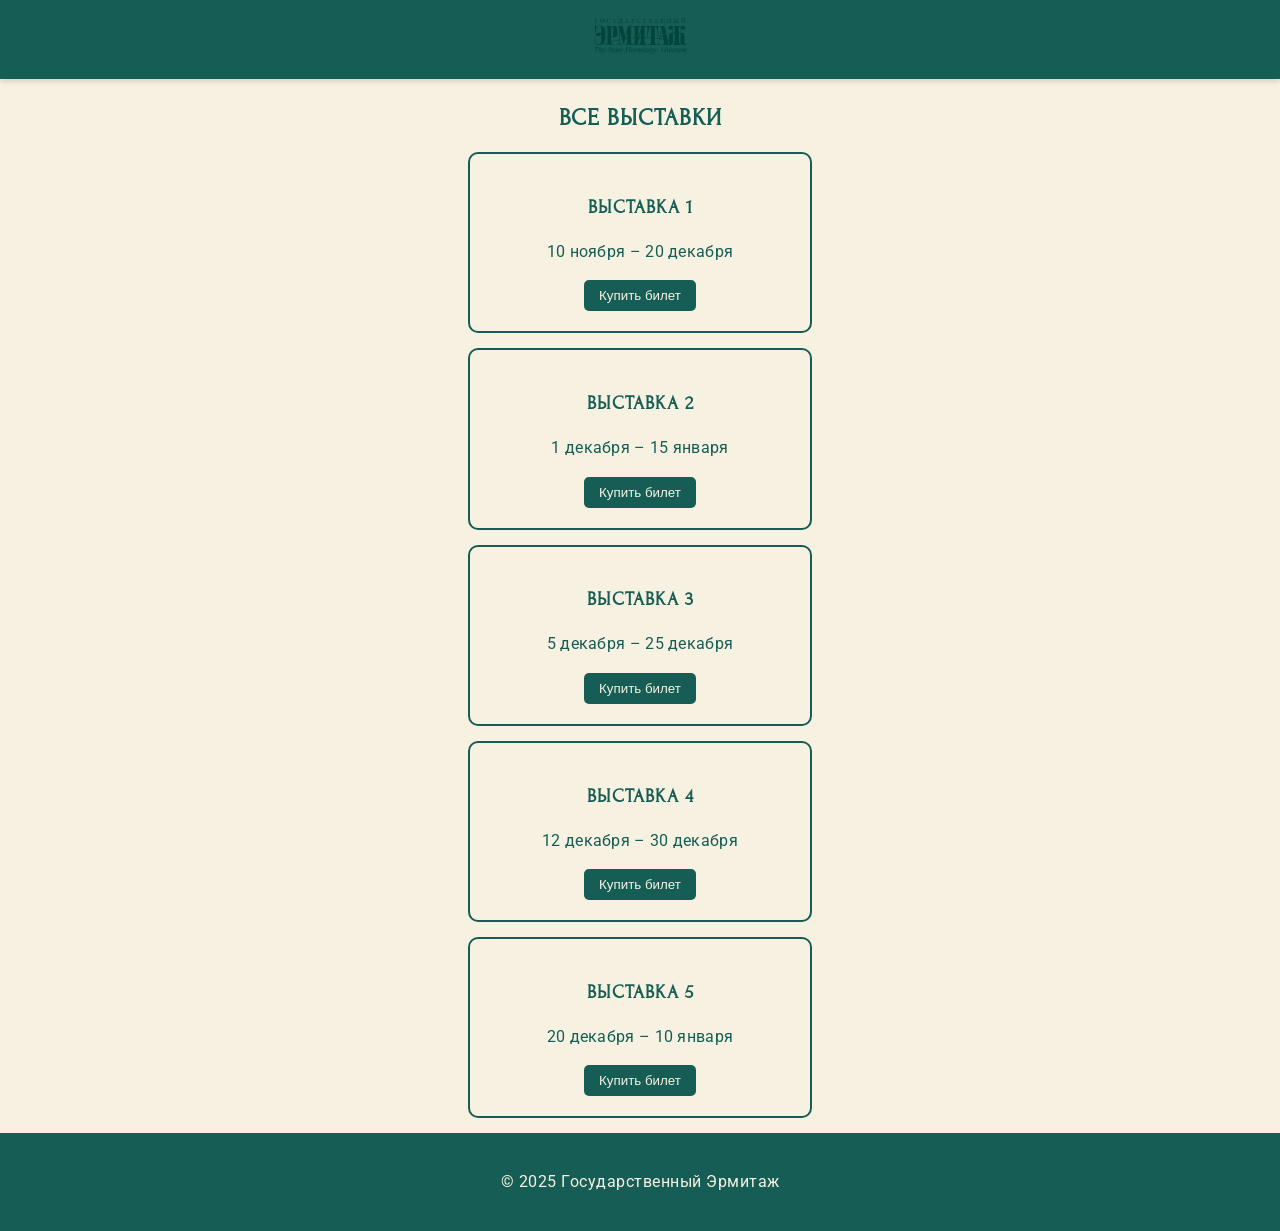
==== commit d44c2747: "Merge pull request #2 from agathaakiriyok/lab-2 lab-2" ====
--- a/all-exhibitions.html
+++ b/all-exhibitions.html
@@ -6,7 +6,8 @@
     <title>Все выставки — Эрмитаж</title>
     <link rel="stylesheet" href="style.css">
 </head>
-<body>
+
+<body> 
 <header class="header">
     <div class="header__logo"><a href="index.html"><img src="img/Hermitage_logo.png" alt="Логотип Эрмитажа" width="100"></a></div>
 </header>
@@ -43,7 +44,6 @@
         </ul>
     </section>
 
-    <!-- Модальное окно для оформления билетов -->
     <div class="modal modal--hidden">
         <div class="modal__content">
             <span class="modal__close">&times;</span>
--- a/style.css
+++ b/style.css
@@ -9,7 +9,6 @@
     line-height: 1.6;
     letter-spacing: 0.3px;
 }
- 
 
 h1, h2, h3, h4, h5 {
     font-family: 'Forum', serif;
@@ -20,69 +19,32 @@
     margin-bottom: 10px;
 }
 
-h1 {
-    font-size: 2.5rem;
-}
-
-h2 {
-    font-size: 2rem;
-}
-
-h3 {
-    font-size: 1.75rem;
-}
-
-h4 {
-    font-size: 1.5rem;
-}
-
-h5 {
-    font-size: 1.25rem;
-}
-
 p {
     text-align: center;
     font-size: 1rem;
-} 
-
-.wrapper {
-    max-width: 1200px;
-    margin: auto;
 }
 
 .header {
-    background-color: #F7F1E1;
-    padding: 15px 0 17px 0;
+    background-color: #165E55;
+    padding: 15px 0;
+    text-align: center;
     box-shadow: 0 2px 6px rgba(0, 0, 0, 0.15);
-    position: sticky;
-    top: 0;
-    z-index: 1;
-}
-
-.header__wrapper {
-    display: flex;
-    align-items: center;
-    justify-content: space-between;
-}
-
-.logo img {
-    width: 50px;   
-    height: auto;  
 }
 
 .nav__list {
-    display: flex;
-} 
+    list-style: none;
+    margin: 10px 0 0;
+    padding: 0;
+}
 
 .nav__item {
-    list-style: none;
-    padding: 0 10px;
+    display: inline-block;
     margin: 0 15px;
 }
 
 .nav__link {
     text-decoration: none;
-    color: #165E55;
+    color: #F7F1E1;
     font-weight: 500;
     font-size: 1.1rem;
     text-transform: uppercase;
@@ -91,61 +53,31 @@
 
 .nav__link:hover {
     color: #C2E5DD;
-    transform: scale(1.08);
-}
-
-.nav a.active {
-    font-weight: 700;
-    border-bottom: 2px solid #165E55;
-    color: #165E55;
+    text-decoration: underline;
 }
 
 .welcome {
     padding: 40px 20px;
-    background-color: #F7F1E1;
-    box-shadow: 0 2px 8px rgba(0, 0, 0, 0.15); 
-
-}
-
-.welcome__wrapper {
-    display: flex;
-    align-items: center;
-    justify-content: space-between;
-   
-}
-
-.welcome__content {
-    display: flex;
-    flex-direction: column; 
-    max-width: 500px; 
-}
-
-.welcome__title {
-    margin-bottom: 15px; 
+    background-color: #C2E5DD;
+    color: #165E55;
+    border-radius: 10px;
+    margin: 30px auto;
+    width: 80%;
+    box-shadow: 0 2px 8px rgba(0, 0, 0, 0.15);
 }
 
 .welcome__subtitle {
-    font-size: 1.3rem;
-    margin-top: 0; 
-}
-
-.welcome__img {
-    width: 600px;
-    height: 450px;
-}
-
-.welcome__img img {
-    max-width: 100%; 
-    max-height: 100%;    
+    font-style: italic;
+    font-size: 1.1rem;
 }
 
 .gallery {
-    background-color: #165E55;
+    background-color: #F7F1E1;
     padding: 40px 0;
+    border-top: 2px solid #165E55;
 }
 
 .gallery__title {
-    color: #F7F1E1;
     margin-bottom: 20px;
 }
 
@@ -156,20 +88,18 @@
     padding: 10px;
     border: 2px solid #165E55;
     border-radius: 10px;
-    background-color: #F7F1E1;
+    background-color: #ffffff;
     box-shadow: 0 2px 6px rgba(0, 0, 0, 0.1);
 }
 
 .slider__track {
-    display: flex;
-    overflow-x: auto; 
-    gap: 20px;
-    padding: 10px;
+    white-space: nowrap;
+    overflow: hidden;
 }
 
 .slider__item {
-    flex: 0 0 auto;
-    text-align: center;
+    display: inline-block;
+    margin: 10px;
 }
 
 .slider__item img {
@@ -184,23 +114,16 @@
     transform: scale(1.05);
 }
 
-.slider__caption {
-    margin-top: 10px;
-    text-align: center;
-    font-style: italic;
-}
-
 .slider__btn {
-    background-color: #F7F1E1;
-    color: #165E55;
-    border: 2px solid #165E55;
+    background-color: #165E55;
+    color: #F7F1E1;
+    border: none;
     padding: 8px 12px;
     font-size: 1.2rem;
     cursor: pointer;
     position: absolute;
     top: 50%;
     border-radius: 50%;
-    transition: background-color 0.3s;
 }
 
 .slider__btn--prev { left: -50px; }
@@ -208,37 +131,36 @@
 
 .slider__btn:hover {
     background-color: #0f4039;
-    color: #F7F1E1;
 }
 
 .exhibitions {
     padding: 40px 0;
-    background-color: #F7F1E1;
+    background-color: #C2E5DD;
     border-top: 2px solid #165E55;
 }
 
 .exhibitions__list {
     list-style: none;
     padding: 0;
-    display: flex;
-    justify-content: center;
-    gap: 20px;
+    text-align: center;
 }
 
 
 .exhibitions__item {
+    display: inline-block;
     background-color: #F7F1E1;
     border: 2px solid #165E55;
     border-radius: 10px;
     padding: 15px;
+    margin: 10px;
     width: 220px;
     box-shadow: 0 2px 5px rgba(0, 0, 0, 0.1);
 }
 
 .exhibitions__btn,
 .exhibitions__show-more {
-    display: block;
-    margin: 10px auto 0;
+    display: inline-block;
+    margin-top: 10px;
     padding: 8px 15px;
     border: none;
     background-color: #165E55;
@@ -247,7 +169,6 @@
     border-radius: 5px;
     font-weight: 500;
     transition: background-color 0.3s;
-    text-align: center;
 }
 
 .exhibitions__btn:hover,
@@ -300,154 +221,9 @@
     cursor: pointer;
 }
 
-.schedule .wrapper {
-    overflow-x: auto;
-}
-
-.schedule__table {
-    min-width: 500px; 
-} 
-
 .contacts__btn:hover {
     background-color: #0f4039;
 }
-
-.schedule__table {
-    width: 100%;
-    margin-top: 20px;
-    display: grid;
-    grid-template-columns: 1fr 2fr 1fr; 
-    border: 2px solid #165E55;
-}
-
-.schedule__table thead,
-.schedule__table tbody,
-.schedule__table tr {
-    display: contents;
-}
-
-.schedule__table th,
-.schedule__table td {
-    padding: 10px;
-    border-bottom: 1px solid #165E55;
-    text-align: center;
-}
-
-.schedule__caption th {
-    grid-column: 1 / -1;
-    background-color: #165E55;
-    color: #F7F1E1;
-    font-size: 1.2em;
-    text-transform: uppercase;
-    letter-spacing: 1px;
-    border-bottom: 2px solid #165E55;
-}
-
-.column-headers {
-    background-color: #E9F2EF;
-    color: #165E55;
-    text-transform: uppercase;
-    font-weight: 600;
-}
-
-.schedule__table tbody tr:nth-child(odd) td {
-    background-color: #98a8a6;
-}
-
-.schedule__table tbody tr:nth-child(even) td {
-    background-color: #E9F2EF;
-}
-
-.users {
-    padding: 40px 0;
-    background-color: #F7F1E1;
-    border-top: 2px solid #165E55;
-}
-
-.users__btn {
-    display: block;
-    margin: 0 auto 20px;
-    padding: 10px 20px;
-    background-color: #165E55;
-    color: #F7F1E1;
-    border: none;
-    border-radius: 6px;
-    font-size: 1rem;
-    cursor: pointer;
-}
-
-.users__btn:hover {
-    background-color: #0f4039;
-}
-
-.users__status {
-    text-align: center;
-    margin-bottom: 20px;
-    font-style: italic;
-}
-
-.users__list {
-    list-style: none;
-    padding: 0;
-    display: flex;
-    justify-content: center;
-    gap: 20px;
-    flex-wrap: wrap;
-}
-
-.users__item {
-    width: 220px;
-    padding: 15px;
-    border: 2px solid #165E55;
-    border-radius: 10px;
-    background-color: #ffffff;
-    box-shadow: 0 2px 5px rgba(0,0,0,0.1);
-}
-
-.users__name {
-    margin-bottom: 10px;
-    font-size: 1.2rem;
-}
-
-.users__email,
-.users__city {
-    font-size: 0.95rem;
-}
-
-.users__loader {
-    width: 60px;
-    height: 60px;
-    margin: 20px auto;
-    border: 6px solid #C2E5DD;
-    border-top: 6px solid #165E55;
-    border-radius: 50%;
-    animation: spin 1s linear infinite;
-}
-
-.users__loader--hidden {
-    display: none;
-}
-
-@keyframes spin {
-    to {
-        transform: rotate(360deg);
-    }
-}
-
-.users__list--hidden {
-    display: none;
-}
-
-.users__error {
-    text-align: center;
-    font-style: italic;
-    color: #8b0000;
-}
-
-.users__error--hidden {
-    display: none;
-}
-
 
 .footer {
     background-color: #165E55;
@@ -458,126 +234,35 @@
     letter-spacing: 0.5px;
 }
 
+.exhibitions-page__item {
+    background-color: #F7F1E1;
+    border: 2px solid #165E55;
+    border-radius: 10px;
+    padding: 20px;
+    margin: 15px auto;
+    width: 300px;
+    text-align: center;
+}
+
 .exhibitions-page__list {
     list-style: none;
     padding: 0;
     margin: 0;
 }
 
-.exhibitions-page__item {
-    display: flex;
-    gap: 30px;
-    margin-bottom: 40px;
-    padding: 25px;
-    background-color: #F7F1E1;
-    border-radius: 10px;
-    box-shadow: 0 4px 8px rgba(0, 0, 0, 0.1);
-}
-
-.exhibition__image {
-    flex: 0 0 300px;
-}
-
-.exhibition__image img {
-    width: 100%;
-    height: 200px;
-    object-fit: cover;
-    border-radius: 8px;
-    border: 2px solid #165E55;
-}
-
-.exhibition__content {
-    display: flex;
-    flex-direction: column;
-}
-
-.exhibitions-page__name {
-    font-family: 'Forum', serif;
-    color: #165E55;
-    margin-bottom: 15px;
-    font-size: 1.5rem;
-    text-align: left;
-}
-
-.exhibitions-page__description {
-    display: flex;
-    text-align: left;
-    line-height: 1.6;
-    margin-bottom: 15px;
-    color: #165E55;
-}
-
-
-
-.exhibitions-page__date {
-    text-align: left;
-    font-weight: bold;
-    color: #165E55;
-    margin-bottom: 20px;
-    font-style: italic;
-}
-
-.exhibitions__btn {
-    background-color: #165E55;
-    color: #F7F1E1;
-    border: none;
-    padding: 12px 25px;
+.exhibitions-page__btn {
+    background-color: #165E55;
+    color: #F7F1E1;
+    border: none;
+    padding: 8px 15px;
     border-radius: 5px;
-    font-size: 1rem;
     cursor: pointer;
     transition: background-color 0.3s;
-    align-self: flex-start;
-}
-
-.exhibitions__btn:hover {
-    background-color: #0f4039;
-}
-
-.tickets {
-    padding: 40px 0;
-    background-color: #F7F1E1;
-    border-top: 2px solid #165E55;
-}
-
-.tickets__form {
-    width: 60%;
-    margin: 0 auto;
-    background-color: #ffffff;
-    padding: 20px;
-    border: 2px solid #165E55;
-    border-radius: 10px;
-    box-shadow: 0 2px 6px rgba(0, 0, 0, 0.1);
-}
-
-.tickets__label {
-    display: block;
-    margin: 10px 0;
-    color: #165E55;
-    font-weight: 500;
-}
-
-.tickets__label input,
-.tickets__label textarea {
-    width: 100%;
-    padding: 8px;
-    margin-top: 5px;
-    border: 1px solid #165E55;
-    border-radius: 5px;
-    font-family: 'Roboto', sans-serif;
-}
-
-.tickets__btn {
-    display: block;
-    margin: 15px auto 0;
-    background-color: #165E55;
-    color: #F7F1E1;
-    padding: 10px 20px;
-    border: none;
-    border-radius: 6px;
-    font-size: 1rem;
-    cursor: pointer;
-}
-
+}
+
+.exhibitions-page__btn:hover {
+    background-color: #0f4039;
+}
 
 .modal {
     position: fixed;
@@ -585,9 +270,6 @@
     width: 100%;
     height: 100%;
     background: rgba(0,0,0,0.5);
-    display: flex;
-    justify-content: center;
-    align-items: center;
 }
 
 .modal--hidden {
@@ -597,364 +279,17 @@
 .modal__content {
     background-color: #F7F1E1;
     border-radius: 10px;
-    padding: 30px;
-    max-width: 90%;
+    padding: 20px;
+    width: 300px;
+    margin: 10% auto;
+    border: 2px solid #165E55;
+    text-align: center;
     box-shadow: 0 3px 10px rgba(0,0,0,0.2);
 }
 
 .modal__close {
-    display: flex;
-    justify-content: flex-end;
+    float: right;
     cursor: pointer;
     font-size: 1.2rem;
     color: #165E55;
-}
-
-.modal__body {
-    display: flex;
-    gap: 30px;
-    align-items: center;
-}
-
-.modal__image img {
-    max-width: 400px; 
-    border-radius: 10px;
-    border: 2px solid #165E55;
-}
-
-.modal__title {
-    font-family: 'Forum', serif;
-    color: #165E55;
-    text-align: center;
-    margin-bottom: 20px;
-    font-size: 1.5rem;
-}
-
-.modal__label {
-    display: flex;
-    flex-direction: column;
-    gap: 5px;
-    font-weight: 500;
-}
-
-.modal__label input {
-    padding: 10px;
-    border: 2px solid #165E55;
-    border-radius: 5px;
-    background-color: white;
-    font-size: 1rem;
-}
-
-.modal__submit {
-    background-color: #165E55;
-    color: #F7F1E1;
-    border: none;
-    padding: 12px 20px;
-    border-radius: 5px;
-    font-size: 1.1rem;
-    cursor: pointer;
-    transition: background-color 0.3s;
-    margin-top: 10px;
-}
-
-.modal__submit:hover {
-    background-color: #0f4039;
-}
-
-
-
-@media (max-width: 420px) {
-    body {
-        font-size: 0.9rem;
-        line-height: 1.4;
-    }
-
-    .wrapper {
-        max-width: 300px;
-        margin: auto;
-    }
-
-    .header__wrapper {
-       justify-content: space-around;
-        align-items: center;
-        gap: 10px;
-    }
-
-    .nav__list {
-        flex-direction: column;
-        align-items: center;
-        gap: 7px;
-    }
-
-    .nav__link {
-        font-size: 0.7rem;
-    }
-
-    .logo img {
-        width: 40px;
-    }
-
-    .welcome {
-        padding: 25px 10px;
-    }
-
-    .welcome__title {
-        font-size: 1.6rem;
-        margin-bottom: 10px;
-    }
-
-    .welcome__subtitle {
-        font-size: 1rem;
-    }
-
-    .exhibitions-page__title {
-        font-size: 1.5rem;
-        text-align: center;
-    }
-
-    .exhibitions-page__item {
-        flex-direction: column;
-        align-items: center;
-        gap: 10px;
-        padding: 10px;
-    }
-
-    .exhibition__image img {
-        width: 90%;
-        height: auto;
-        border-radius: 10px;
-    }
-
-    .exhibitions-page__name {
-        font-size: 1.2rem;
-    }
-
-    .exhibitions-page__description {
-        flex-direction: column;
-        font-size: 0.9rem;
-        line-height: 1.4;
-        text-align: justify;
-    }
-
-    .exhibitions-page__date {
-        font-size: 0.85rem;
-    }
-
-    .exhibitions__btn {
-        width: 100%;
-        padding: 10px;
-        font-size: 0.9rem;
-    }
-
-    .gallery__slider {
-        width: 100%;
-        padding: 5px;
-    }
-
-    .slider__item img {
-        width: 180px;
-        height: 240px;
-    }
-
-    .slider__caption {
-        font-size: 0.9rem;
-    }
-
-    .slider__btn {
-        display: none; 
-    }
-
-    .exhibitions__list {
-        flex-direction: column;
-        align-items: center;
-        gap: 15px;
-    }
-
-    .exhibitions__item {
-        width: 90%;
-        padding: 10px;
-    }
-
-    .exhibitions__name {
-        font-size: 1.2rem;
-    }
-
-    .contacts__form {
-        width: 90%;
-        padding: 15px;
-    }
-
-    .contacts__title {
-        font-size: 1.5rem;
-    }
-
-    .contacts__label {
-        font-size: 0.9rem;
-    }
-
-    .contacts__label input,
-    .contacts__label textarea {
-    width: 90%;
-    }
-
-    .contacts__btn {
-        width: 100%;
-        font-size: 1rem;
-        padding: 10px;
-    }
-
-    .footer {
-        font-size: 0.8rem;
-        padding: 15px 0;
-    }
-}
-
-@media (max-width: 768px) {
-
-    .wrapper {
-        max-width: 500px;
-        margin: auto;
-    }
-
-     .header__wrapper {
-       justify-content: space-around;
-        align-items: center;
-        gap: 10px;
-    }
-
-    .nav__list {
-        flex-direction: column;
-        align-items: center;
-        gap: 7px;
-    }
-
-    .nav__link {
-        font-size: 0.7rem;
-    }
-
-
-    .welcome__wrapper {
-        flex-direction: column;
-        align-items: center;
-        text-align: center;
-    }
-
-    .welcome__img {
-        display: none;
-    }
-
-    .exhibitions__list {
-        flex-direction: column;
-        align-items: center;
-        gap: 20px;
-    }
-   
-    .exhibitions-page__description {
-        flex-direction: column;
-        font-size: 1rem;
-        max-width: 90%;
-        margin: 0 auto;
-    }
-
-    .gallery__slider {
-        width: 95%;
-    }
-
-    .slider__btn {
-        display: none; 
-    }
-}
-
-@media (min-width: 769px) and (max-width: 1023px) {
-    .welcome__img { 
-        width: 400px; 
-        height: 300px;
-    }
-
-    .exhibition__image img {
-        width: 350px;
-        height: auto;
-    }
-
-     .exhibitions-page__description {
-        font-size: 1rem;
-    }
-}
-
-@media (min-width: 1024px) and (max-width: 1920px) {
-    .wrapper {
-        max-width: 1800px;
-    }
-
-    .welcome__title {
-        font-size: 3.5rem;
-    }
-
-    .gallery__slider {
-        width: 95%;
-    }
-
-    .gallery__slider img {
-        width: 300px;
-        height: 400px;
-    }
-
-    .exhibitions-page__name {
-        font-size: 2rem;
-    }
-
-    .exhibitions-page__description {
-        font-size: 1.3rem;
-        line-height: 1.6;
-    }
-}
-
-
-@media (min-width: 2560px) {
-    .wrapper {
-        max-width: 1800px;
-    }
-
-    .welcome__title {
-        font-size: 3.5rem;
-    }
-
-     .gallery__slider {
-        width: 95%;
-    }
-
-    .gallery__slider img {
-        width: 300px;
-        height: 400px;
-    }
-}
-
-@media (min-width: 2560px) and (max-width: 3440px) {
-
-    .wrapper { 
-        max-width: 2000px; 
-    }
-    
-    .welcome__title {
-        font-size: 4rem;
-    }
-    
-    .welcome__subtitle {
-        font-size: 1.5rem;
-    }
-    
-    .gallery__slider {
-        width: 90%;
-    }
-    
-    .gallery__slider img {
-        width: 350px;
-        height: 450px;
-    }   
-
-    .exhibitions-page__description {
-        font-size: 1.4rem;
-        max-width: 1200px;
-    }
-}
-
+}
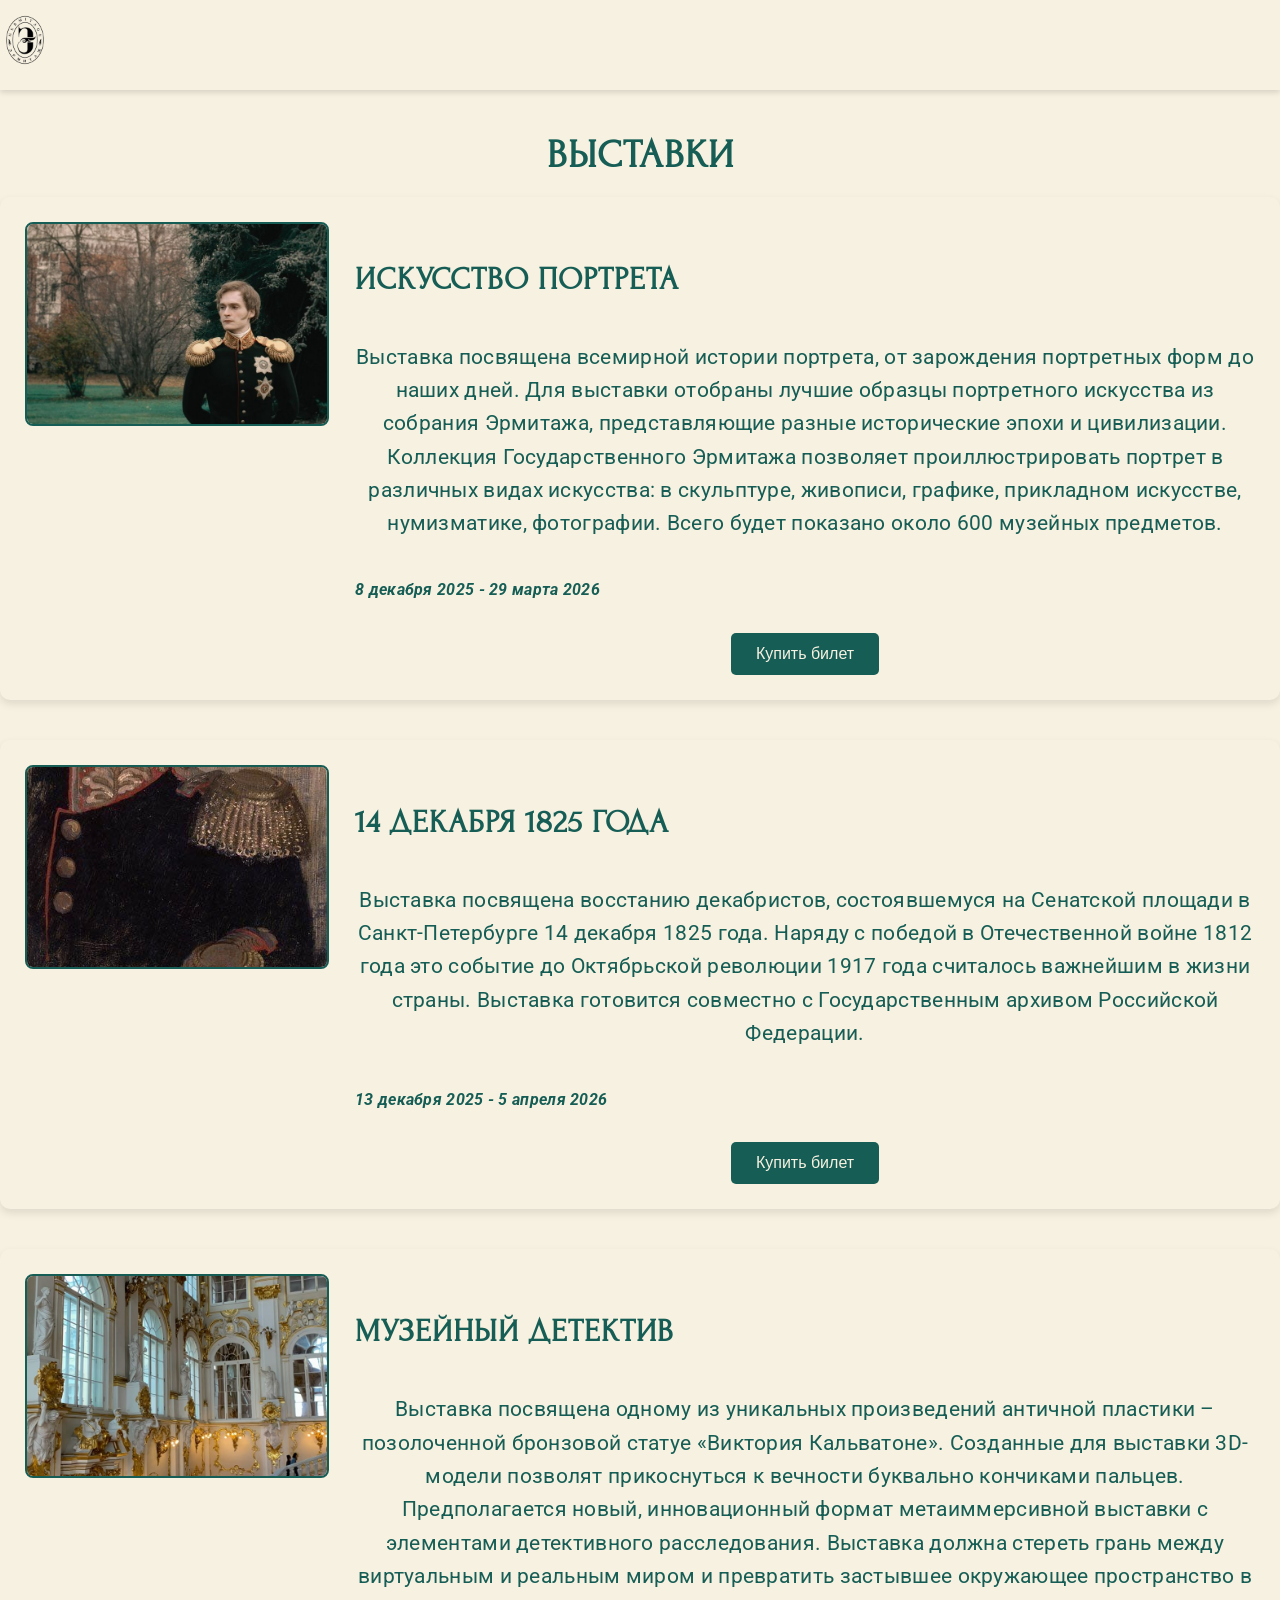
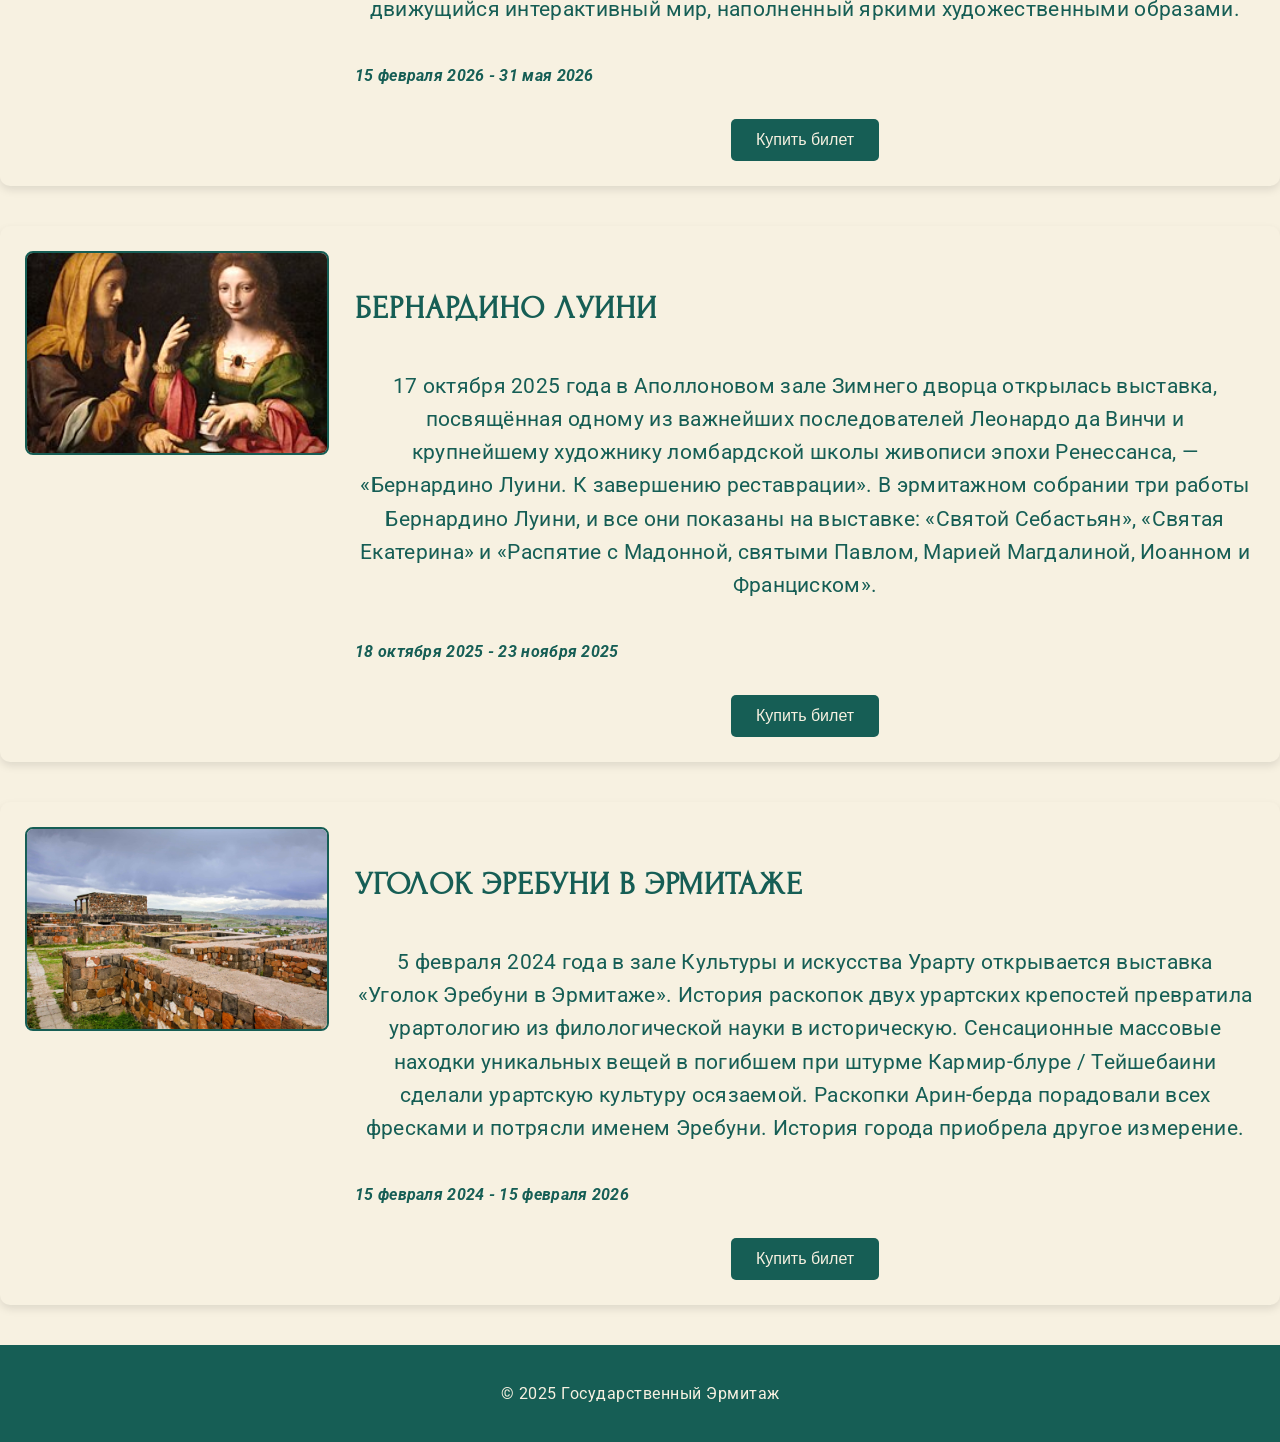
==== commit ff13ac52: "Merge pull request #3 from agathaakiriyok/lab-3 lab-3" ====
--- a/all-exhibitions.html
+++ b/all-exhibitions.html
@@ -6,60 +6,100 @@
     <title>Все выставки — Эрмитаж</title>
     <link rel="stylesheet" href="style.css">
 </head>
-
 <body> 
 <header class="header">
-    <div class="header__logo"><a href="index.html"><img src="img/Hermitage_logo.png" alt="Логотип Эрмитажа" width="100"></a></div>
+    <div class="logo"><a href="index.html"><img src="img/logo.png" alt="Логотип Эрмитажа"></a></div>
 </header>
 
 <main class="main">
     <section class="exhibitions-page">
-        <h1 class="exhibitions-page__title">Все выставки</h1>
-        <ul class="exhibitions-page__list">
-            <li class="exhibitions-page__item">
-                <h3 class="exhibitions-page__name">Выставка 1</h3>
-                <p class="exhibitions-page__date">10 ноября – 20 декабря</p>
-                <button class="exhibitions-page__btn">Купить билет</button>
-            </li>
-            <li class="exhibitions-page__item">
-                <h3 class="exhibitions-page__name">Выставка 2</h3>
-                <p class="exhibitions-page__date">1 декабря – 15 января</p>
-                <button class="exhibitions-page__btn">Купить билет</button>
-            </li>
-            <li class="exhibitions-page__item">
-                <h3 class="exhibitions-page__name">Выставка 3</h3>
-                <p class="exhibitions-page__date">5 декабря – 25 декабря</p>
-                <button class="exhibitions-page__btn">Купить билет</button>
-            </li>
-            <li class="exhibitions-page__item">
-                <h3 class="exhibitions-page__name">Выставка 4</h3>
-                <p class="exhibitions-page__date">12 декабря – 30 декабря</p>
-                <button class="exhibitions-page__btn">Купить билет</button>
-            </li>
-            <li class="exhibitions-page__item">
-                <h3 class="exhibitions-page__name">Выставка 5</h3>
-                <p class="exhibitions-page__date">20 декабря – 10 января</p>
-                <button class="exhibitions-page__btn">Купить билет</button>
-            </li>
-        </ul>
-    </section>
+    <h1 class="exhibitions-page__title">Выставки</h1>
+    <ul class="exhibitions-page__list">
+        <li class="exhibitions-page__item">
+            <div class="exhibition__image">
+                <img src="img/1.jpg" alt="Искусство портрета">
+            </div>
+            <div class="exhibition__content">
+                <h3 class="exhibitions-page__name">Искусство портрета</h3>
+                <p class="exhibitions-page__description">Выставка посвящена всемирной истории портрета, от зарождения портретных форм до наших дней. Для выставки отобраны лучшие образцы портретного искусства из собрания Эрмитажа, представляющие разные исторические эпохи и цивилизации. Коллекция Государственного Эрмитажа позволяет проиллюстрировать портрет в различных видах искусства: в скульптуре, живописи, графике, прикладном искусстве, нумизматике, фотографии. Всего будет показано около 600 музейных предметов.</p>
+                <p class="exhibitions-page__date">8 декабря 2025 - 29 марта 2026</p>
+                <button class="exhibitions__btn exhibitions__btn--modal">Купить билет</button>
+            </div>
+        </li>
+
+        <li class="exhibitions-page__item">
+            <div class="exhibition__image">
+                <img src="img/2.jpg" alt="14 декабря 1825 года">
+            </div>
+            <div class="exhibition__content">
+                <h3 class="exhibitions-page__name">14 декабря 1825 года</h3>
+                <p class="exhibitions-page__description">Выставка посвящена восстанию декабристов, состоявшемуся на Сенатской площади в Санкт-Петербурге 14 декабря 1825 года. Наряду с победой в Отечественной войне 1812 года это событие до Октябрьской революции 1917 года считалось важнейшим в жизни страны. Выставка готовится совместно с Государственным архивом Российской Федерации.</p>
+                <p class="exhibitions-page__date">13 декабря 2025 - 5 апреля 2026</p>
+                <button class="exhibitions__btn exhibitions__btn--modal">Купить билет</button>
+            </div>
+        </li>
+
+        <li class="exhibitions-page__item">
+            <div class="exhibition__image">
+                <img src="img/3.jpg" alt="Музейный детектив">
+            </div>
+            <div class="exhibition__content">
+                <h3 class="exhibitions-page__name">Музейный детектив</h3>
+                <p class="exhibitions-page__description">Выставка посвящена одному из уникальных произведений античной пластики – позолоченной бронзовой статуе «Виктория Кальватоне». Созданные для выставки 3D-модели позволят прикоснуться к вечности буквально кончиками пальцев. Предполагается новый, инновационный формат метаиммерсивной выставки с элементами детективного расследования. Выставка должна стереть грань между виртуальным и реальным миром и превратить застывшее окружающее пространство в движущийся интерактивный мир, наполненный яркими художественными образами.</p>
+                <p class="exhibitions-page__date">15 февраля 2026 - 31 мая 2026</p>
+                <button class="exhibitions__btn exhibitions__btn--modal">Купить билет</button>
+            </div>
+        </li>
+
+        <li class="exhibitions-page__item">
+            <div class="exhibition__image">
+                <img src="img/4.jpg" alt="Бернардино Луини">
+            </div>
+            <div class="exhibition__content">
+                <h3 class="exhibitions-page__name">Бернардино Луини</h3>
+                <p class="exhibitions-page__description">17 октября 2025 года в Аполлоновом зале Зимнего дворца открылась выставка, посвящённая одному из важнейших последователей Леонардо да Винчи и крупнейшему художнику ломбардской школы живописи эпохи Ренессанса, — «Бернардино Луини. К завершению реставрации». В эрмитажном собрании три работы Бернардино Луини, и все они показаны на выставке: «Святой Себастьян», «Святая Екатерина» и «Распятие с Мадонной, святыми Павлом, Марией Магдалиной, Иоанном и Франциском».</p>
+                <p class="exhibitions-page__date">18 октября 2025 - 23 ноября 2025</p>
+                <button class="exhibitions__btn exhibitions__btn--modal">Купить билет</button>
+            </div>
+        </li>
+
+        <li class="exhibitions-page__item">
+            <div class="exhibition__image">
+                <img src="img/5.jpeg" alt="Уголок Эребуни в Эрмитаже">
+            </div>
+            <div class="exhibition__content">
+                <h3 class="exhibitions-page__name">Уголок Эребуни в Эрмитаже</h3>
+                <p class="exhibitions-page__description">5 февраля 2024 года в зале Культуры и искусства Урарту открывается выставка «Уголок Эребуни в Эрмитаже». История раскопок двух урартских крепостей превратила урартологию из филологической науки в историческую. Сенсационные массовые находки уникальных вещей в погибшем при штурме Кармир-блуре / Тейшебаини сделали урартскую культуру осязаемой. Раскопки Арин-берда порадовали всех фресками и потрясли именем Эребуни. История города приобрела другое измерение.</p>
+                <p class="exhibitions-page__date">15 февраля 2024 - 15 февраля 2026</p>
+                <button class="exhibitions__btn exhibitions__btn--modal">Купить билет</button>
+            </div>
+        </li>
+    </ul>
+</section>
 
     <div class="modal modal--hidden">
         <div class="modal__content">
             <span class="modal__close">&times;</span>
-            <h3 class="modal__title">Оформление билетов</h3>
-            <form class="modal__form">
-                <label class="modal__label">Количество:
-                    <input type="number" name="quantity" min="1" value="1">
-                </label>
-                <label class="modal__label">Цена за билет:
-                    <input type="text" name="price" value="500 ₽" readonly>
-                </label>
-                <button type="submit" class="modal__submit">Оплатить</button>
-            </form>
+            <div class="modal__body">
+                <div class="modal__image">
+                    <img src="img/tickets_img.png" alt="Билет">
+                </div>
+                <div class="modal__form-container">
+                    <h3 class="modal__title">Оформление билетов</h3>
+                    <form class="modal__form">
+                        <label class="modal__label">Количество:
+                            <input type="number" name="quantity" min="1" value="1">
+                        </label>
+                        <label class="modal__label">Цена за билет:
+                            <input type="text" name="price" value="500 ₽" readonly>
+                        </label>
+                        <button type="submit" class="modal__submit">Оплатить</button>
+                    </form>
+                </div>
+            </div>
         </div>
     </div>
-</main>
+</main> 
 
 <footer class="footer">
     <p class="footer__text">© 2025 Государственный Эрмитаж</p>
--- a/style.css
+++ b/style.css
@@ -9,6 +9,7 @@
     line-height: 1.6;
     letter-spacing: 0.3px;
 }
+ 
 
 h1, h2, h3, h4, h5 {
     font-family: 'Forum', serif;
@@ -19,32 +20,69 @@
     margin-bottom: 10px;
 }
 
+h1 {
+    font-size: 2.5rem;
+}
+
+h2 {
+    font-size: 2rem;
+}
+
+h3 {
+    font-size: 1.75rem;
+}
+
+h4 {
+    font-size: 1.5rem;
+}
+
+h5 {
+    font-size: 1.25rem;
+}
+
 p {
     text-align: center;
     font-size: 1rem;
+} 
+
+.wrapper {
+    max-width: 1200px;
+    margin: auto;
 }
 
 .header {
-    background-color: #165E55;
-    padding: 15px 0;
-    text-align: center;
+    background-color: #F7F1E1;
+    padding: 15px 0 17px 0;
     box-shadow: 0 2px 6px rgba(0, 0, 0, 0.15);
+    position: sticky;
+    top: 0;
+    z-index: 1;
+}
+
+.header__wrapper {
+    display: flex;
+    align-items: center;
+    justify-content: space-between;
+}
+
+.logo img {
+    width: 50px;   
+    height: auto;  
 }
 
 .nav__list {
+    display: flex;
+} 
+
+.nav__item {
     list-style: none;
-    margin: 10px 0 0;
-    padding: 0;
-}
-
-.nav__item {
-    display: inline-block;
+    padding: 0 10px;
     margin: 0 15px;
 }
 
 .nav__link {
     text-decoration: none;
-    color: #F7F1E1;
+    color: #165E55;
     font-weight: 500;
     font-size: 1.1rem;
     text-transform: uppercase;
@@ -53,31 +91,54 @@
 
 .nav__link:hover {
     color: #C2E5DD;
-    text-decoration: underline;
 }
 
 .welcome {
     padding: 40px 20px;
-    background-color: #C2E5DD;
-    color: #165E55;
-    border-radius: 10px;
-    margin: 30px auto;
-    width: 80%;
-    box-shadow: 0 2px 8px rgba(0, 0, 0, 0.15);
+    background-color: #F7F1E1;
+    box-shadow: 0 2px 8px rgba(0, 0, 0, 0.15); 
+
+}
+
+.welcome__wrapper {
+    display: flex;
+    align-items: center;
+    justify-content: space-between;
+   
+}
+
+.welcome__content {
+    display: flex;
+    flex-direction: column; 
+    max-width: 500px; 
+}
+
+.welcome__title {
+    margin-bottom: 15px; 
 }
 
 .welcome__subtitle {
-    font-style: italic;
-    font-size: 1.1rem;
+    font-size: 1.3rem;
+    margin-top: 0; 
+}
+
+.welcome__img {
+    width: 600px;
+    height: 450px;
+}
+
+.welcome__img img {
+    max-width: 100%; 
+    max-height: 100%;    
 }
 
 .gallery {
-    background-color: #F7F1E1;
+    background-color: #165E55;
     padding: 40px 0;
-    border-top: 2px solid #165E55;
 }
 
 .gallery__title {
+    color: #F7F1E1;
     margin-bottom: 20px;
 }
 
@@ -88,18 +149,20 @@
     padding: 10px;
     border: 2px solid #165E55;
     border-radius: 10px;
-    background-color: #ffffff;
+    background-color: #F7F1E1;
     box-shadow: 0 2px 6px rgba(0, 0, 0, 0.1);
 }
 
 .slider__track {
-    white-space: nowrap;
-    overflow: hidden;
+    display: flex;
+    overflow-x: auto; 
+    gap: 20px;
+    padding: 10px;
 }
 
 .slider__item {
-    display: inline-block;
-    margin: 10px;
+    flex: 0 0 auto;
+    text-align: center;
 }
 
 .slider__item img {
@@ -114,16 +177,23 @@
     transform: scale(1.05);
 }
 
+.slider__caption {
+    margin-top: 10px;
+    text-align: center;
+    font-style: italic;
+}
+
 .slider__btn {
-    background-color: #165E55;
-    color: #F7F1E1;
-    border: none;
+    background-color: #F7F1E1;
+    color: #165E55;
+    border: 2px solid #165E55;
     padding: 8px 12px;
     font-size: 1.2rem;
     cursor: pointer;
     position: absolute;
     top: 50%;
     border-radius: 50%;
+    transition: background-color 0.3s;
 }
 
 .slider__btn--prev { left: -50px; }
@@ -131,36 +201,37 @@
 
 .slider__btn:hover {
     background-color: #0f4039;
+    color: #F7F1E1;
 }
 
 .exhibitions {
     padding: 40px 0;
-    background-color: #C2E5DD;
+    background-color: #F7F1E1;
     border-top: 2px solid #165E55;
 }
 
 .exhibitions__list {
     list-style: none;
     padding: 0;
-    text-align: center;
+    display: flex;
+    justify-content: center;
+    gap: 20px;
 }
 
 
 .exhibitions__item {
-    display: inline-block;
     background-color: #F7F1E1;
     border: 2px solid #165E55;
     border-radius: 10px;
     padding: 15px;
-    margin: 10px;
     width: 220px;
     box-shadow: 0 2px 5px rgba(0, 0, 0, 0.1);
 }
 
 .exhibitions__btn,
 .exhibitions__show-more {
-    display: inline-block;
-    margin-top: 10px;
+    display: block;
+    margin: 10px auto 0;
     padding: 8px 15px;
     border: none;
     background-color: #165E55;
@@ -169,6 +240,7 @@
     border-radius: 5px;
     font-weight: 500;
     transition: background-color 0.3s;
+    text-align: center;
 }
 
 .exhibitions__btn:hover,
@@ -221,8 +293,62 @@
     cursor: pointer;
 }
 
+.schedule .wrapper {
+    overflow-x: auto;
+}
+
+.schedule__table {
+    min-width: 500px; 
+} 
+
 .contacts__btn:hover {
     background-color: #0f4039;
+}
+
+.schedule__table {
+    width: 100%;
+    margin-top: 20px;
+    display: grid;
+    grid-template-columns: 1fr 2fr 1fr; 
+    border: 2px solid #165E55;
+}
+
+.schedule__table thead,
+.schedule__table tbody,
+.schedule__table tr {
+    display: contents;
+}
+
+.schedule__table th,
+.schedule__table td {
+    padding: 10px;
+    border-bottom: 1px solid #165E55;
+    text-align: center;
+}
+
+.schedule__caption th {
+    grid-column: 1 / -1;
+    background-color: #165E55;
+    color: #F7F1E1;
+    font-size: 1.2em;
+    text-transform: uppercase;
+    letter-spacing: 1px;
+    border-bottom: 2px solid #165E55;
+}
+
+.column-headers {
+    background-color: #E9F2EF;
+    color: #165E55;
+    text-transform: uppercase;
+    font-weight: 600;
+}
+
+.schedule__table tbody tr:nth-child(odd) td {
+    background-color: #98a8a6;
+}
+
+.schedule__table tbody tr:nth-child(even) td {
+    background-color: #E9F2EF;
 }
 
 .footer {
@@ -234,33 +360,78 @@
     letter-spacing: 0.5px;
 }
 
-.exhibitions-page__item {
-    background-color: #F7F1E1;
-    border: 2px solid #165E55;
-    border-radius: 10px;
-    padding: 20px;
-    margin: 15px auto;
-    width: 300px;
-    text-align: center;
-}
-
 .exhibitions-page__list {
     list-style: none;
     padding: 0;
     margin: 0;
 }
 
-.exhibitions-page__btn {
+.exhibitions-page__item {
+    display: flex;
+    gap: 30px;
+    margin-bottom: 40px;
+    padding: 25px;
+    background-color: #F7F1E1;
+    border-radius: 10px;
+    box-shadow: 0 4px 8px rgba(0, 0, 0, 0.1);
+}
+
+.exhibition__image {
+    flex: 0 0 300px;
+}
+
+.exhibition__image img {
+    width: 100%;
+    height: 200px;
+    object-fit: cover;
+    border-radius: 8px;
+    border: 2px solid #165E55;
+}
+
+.exhibition__content {
+    display: flex;
+    flex-direction: column;
+}
+
+.exhibitions-page__name {
+    font-family: 'Forum', serif;
+    color: #165E55;
+    margin-bottom: 15px;
+    font-size: 1.5rem;
+    text-align: left;
+}
+/
+.exhibitions-page__description {
+    display: flex;
+    text-align: left;
+    line-height: 1.6;
+    margin-bottom: 15px;
+    color: #165E55;
+}
+
+
+
+.exhibitions-page__date {
+    text-align: left;
+    font-weight: bold;
+    color: #165E55;
+    margin-bottom: 20px;
+    font-style: italic;
+}
+
+.exhibitions__btn {
     background-color: #165E55;
     color: #F7F1E1;
     border: none;
-    padding: 8px 15px;
+    padding: 12px 25px;
     border-radius: 5px;
+    font-size: 1rem;
     cursor: pointer;
     transition: background-color 0.3s;
-}
-
-.exhibitions-page__btn:hover {
+    align-self: flex-start;
+}
+
+.exhibitions__btn:hover {
     background-color: #0f4039;
 }
 
@@ -270,6 +441,9 @@
     width: 100%;
     height: 100%;
     background: rgba(0,0,0,0.5);
+    display: flex;
+    justify-content: center;
+    align-items: center;
 }
 
 .modal--hidden {
@@ -279,17 +453,364 @@
 .modal__content {
     background-color: #F7F1E1;
     border-radius: 10px;
-    padding: 20px;
-    width: 300px;
-    margin: 10% auto;
-    border: 2px solid #165E55;
-    text-align: center;
+    padding: 30px;
+    max-width: 90%;
     box-shadow: 0 3px 10px rgba(0,0,0,0.2);
 }
 
 .modal__close {
-    float: right;
+    display: flex;
+    justify-content: flex-end;
     cursor: pointer;
     font-size: 1.2rem;
     color: #165E55;
-}+}
+
+.modal__body {
+    display: flex;
+    gap: 30px;
+    align-items: center;
+}
+
+.modal__image img {
+    max-width: 400px; 
+    border-radius: 10px;
+    border: 2px solid #165E55;
+}
+
+.modal__title {
+    font-family: 'Forum', serif;
+    color: #165E55;
+    text-align: center;
+    margin-bottom: 20px;
+    font-size: 1.5rem;
+}
+
+.modal__label {
+    display: flex;
+    flex-direction: column;
+    gap: 5px;
+    font-weight: 500;
+}
+
+.modal__label input {
+    padding: 10px;
+    border: 2px solid #165E55;
+    border-radius: 5px;
+    background-color: white;
+    font-size: 1rem;
+}
+
+.modal__submit {
+    background-color: #165E55;
+    color: #F7F1E1;
+    border: none;
+    padding: 12px 20px;
+    border-radius: 5px;
+    font-size: 1.1rem;
+    cursor: pointer;
+    transition: background-color 0.3s;
+    margin-top: 10px;
+}
+
+.modal__submit:hover {
+    background-color: #0f4039;
+}
+
+
+
+@media (max-width: 420px) {
+    body {
+        font-size: 0.9rem;
+        line-height: 1.4;
+    }
+
+    .wrapper {
+        max-width: 300px;
+        margin: auto;
+    }
+
+    .header__wrapper {
+       justify-content: space-around;
+        align-items: center;
+        gap: 10px;
+    }
+
+    .nav__list {
+        flex-direction: column;
+        align-items: center;
+        gap: 7px;
+    }
+
+    .nav__link {
+        font-size: 0.7rem;
+    }
+
+    .logo img {
+        width: 40px;
+    }
+
+    .welcome {
+        padding: 25px 10px;
+    }
+
+    .welcome__title {
+        font-size: 1.6rem;
+        margin-bottom: 10px;
+    }
+
+    .welcome__subtitle {
+        font-size: 1rem;
+    }
+
+    .exhibitions-page__title {
+        font-size: 1.5rem;
+        text-align: center;
+    }
+
+    .exhibitions-page__item {
+        flex-direction: column;
+        align-items: center;
+        gap: 10px;
+        padding: 10px;
+    }
+
+    .exhibition__image img {
+        width: 90%;
+        height: auto;
+        border-radius: 10px;
+    }
+
+    .exhibitions-page__name {
+        font-size: 1.2rem;
+    }
+
+    .exhibitions-page__description {
+        flex-direction: column;
+        font-size: 0.9rem;
+        line-height: 1.4;
+        text-align: justify;
+    }
+
+    .exhibitions-page__date {
+        font-size: 0.85rem;
+    }
+
+    .exhibitions__btn {
+        width: 100%;
+        padding: 10px;
+        font-size: 0.9rem;
+    }
+
+    .gallery__slider {
+        width: 100%;
+        padding: 5px;
+    }
+
+    .slider__item img {
+        width: 180px;
+        height: 240px;
+    }
+
+    .slider__caption {
+        font-size: 0.9rem;
+    }
+
+    .slider__btn {
+        display: none; 
+    }
+
+    .exhibitions__list {
+        flex-direction: column;
+        align-items: center;
+        gap: 15px;
+    }
+
+    .exhibitions__item {
+        width: 90%;
+        padding: 10px;
+    }
+
+    .exhibitions__name {
+        font-size: 1.2rem;
+    }
+
+    .contacts__form {
+        width: 90%;
+        padding: 15px;
+    }
+
+    .contacts__title {
+        font-size: 1.5rem;
+    }
+
+    .contacts__label {
+        font-size: 0.9rem;
+    }
+
+    .contacts__label input,
+    .contacts__label textarea {
+    width: 90%;
+    }
+
+    .contacts__btn {
+        width: 100%;
+        font-size: 1rem;
+        padding: 10px;
+    }
+
+    .footer {
+        font-size: 0.8rem;
+        padding: 15px 0;
+    }
+}
+
+@media (max-width: 768px) {
+
+    .wrapper {
+        max-width: 500px;
+        margin: auto;
+    }
+
+     .header__wrapper {
+       justify-content: space-around;
+        align-items: center;
+        gap: 10px;
+    }
+
+    .nav__list {
+        flex-direction: column;
+        align-items: center;
+        gap: 7px;
+    }
+
+    .nav__link {
+        font-size: 0.7rem;
+    }
+
+
+    .welcome__wrapper {
+        flex-direction: column;
+        align-items: center;
+        text-align: center;
+    }
+
+    .welcome__img {
+        display: none;
+    }
+
+    .exhibitions__list {
+        flex-direction: column;
+        align-items: center;
+        gap: 20px;
+    }
+   
+    .exhibitions-page__description {
+        flex-direction: column;
+        font-size: 1rem;
+        max-width: 90%;
+        margin: 0 auto;
+    }
+
+    .gallery__slider {
+        width: 95%;
+    }
+
+    .slider__btn {
+        display: none; 
+    }
+}
+
+@media (min-width: 769px) and (max-width: 1023px) {
+    .welcome__img { 
+        width: 400px; 
+        height: 300px;
+    }
+
+    .exhibition__image img {
+        width: 350px;
+        height: auto;
+    }
+
+     .exhibitions-page__description {
+        font-size: 1rem;
+    }
+}
+
+@media (min-width: 1024px) and (max-width: 1920px) {
+    .wrapper {
+        max-width: 1800px;
+    }
+
+    .welcome__title {
+        font-size: 3.5rem;
+    }
+
+    .gallery__slider {
+        width: 95%;
+    }
+
+    .gallery__slider img {
+        width: 300px;
+        height: 400px;
+    }
+
+    .exhibitions-page__name {
+        font-size: 2rem;
+    }
+
+    .exhibitions-page__description {
+        font-size: 1.3rem;
+        line-height: 1.6;
+    }
+}
+
+
+@media (min-width: 2560px) {
+    .wrapper {
+        max-width: 1800px;
+    }
+
+    .welcome__title {
+        font-size: 3.5rem;
+    }
+
+     .gallery__slider {
+        width: 95%;
+    }
+
+    .gallery__slider img {
+        width: 300px;
+        height: 400px;
+    }
+}
+
+@media (min-width: 2560px) and (max-width: 3440px) {
+
+    .wrapper { 
+        max-width: 2000px; 
+    }
+    
+    .welcome__title {
+        font-size: 4rem;
+    }
+    
+    .welcome__subtitle {
+        font-size: 1.5rem;
+    }
+    
+    .gallery__slider {
+        width: 90%;
+    }
+    
+    .gallery__slider img {
+        width: 350px;
+        height: 450px;
+    }   
+
+    .exhibitions-page__description {
+        font-size: 1.4rem;
+        max-width: 1200px;
+    }
+}
+
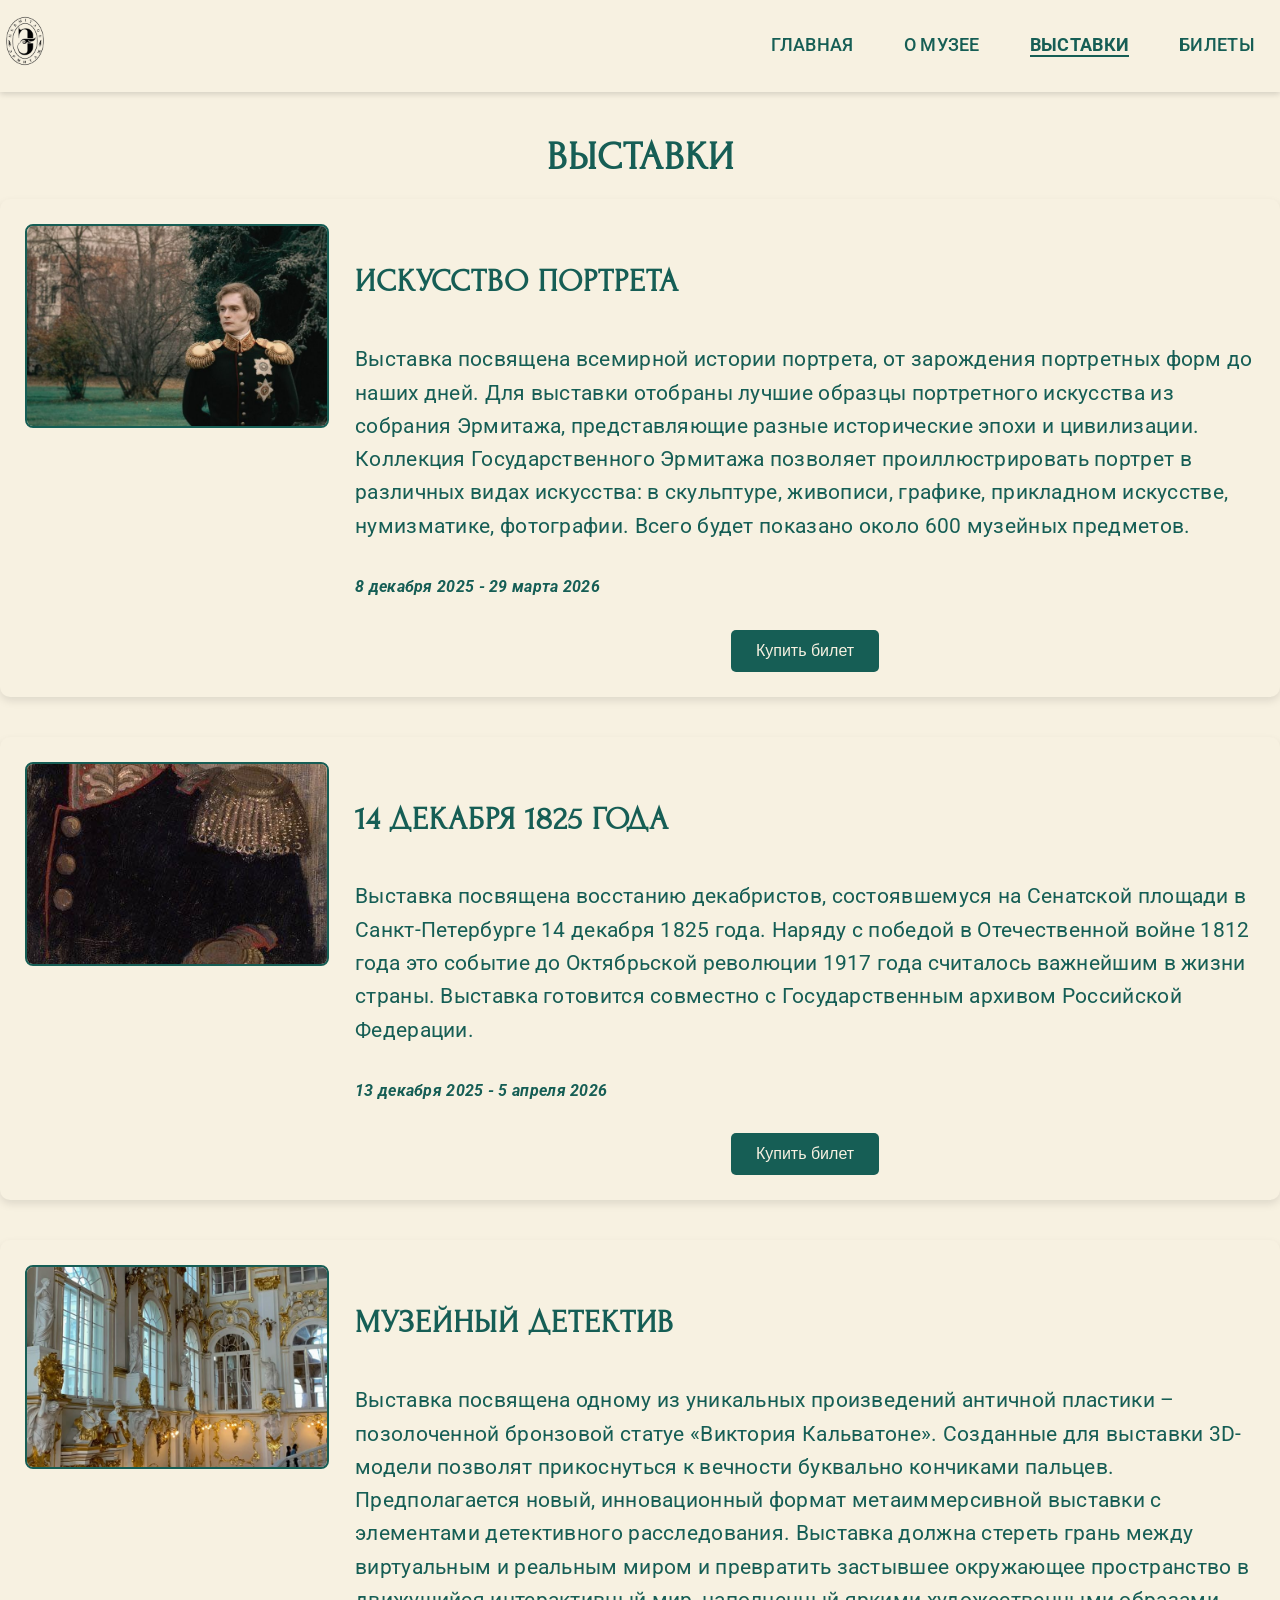
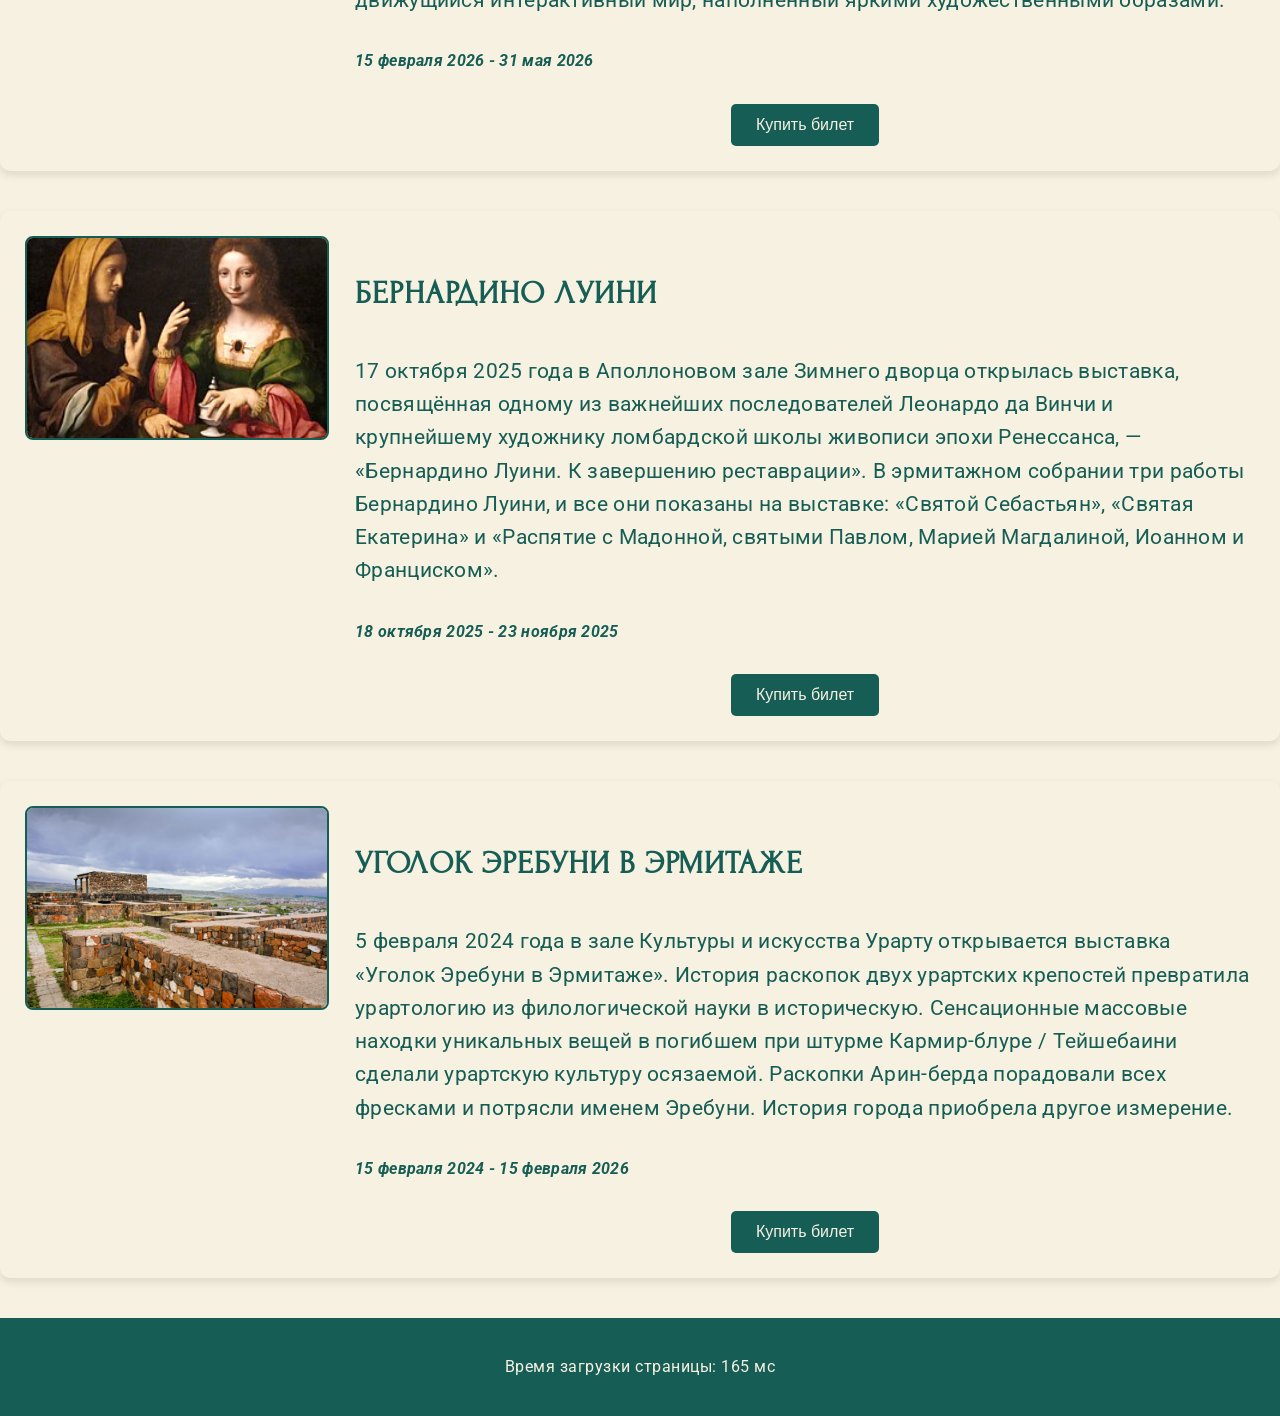
==== commit 4f5c9108: "Merge pull request #4 from agathaakiriyok/lab-4 lab-4" ====
--- a/all-exhibitions.html
+++ b/all-exhibitions.html
@@ -5,11 +5,24 @@
     <meta name="viewport" content="width=device-width, initial-scale=1.0">
     <title>Все выставки — Эрмитаж</title>
     <link rel="stylesheet" href="style.css">
+    <script src="js/main.js" defer></script>
 </head>
 <body> 
-<header class="header">
-    <div class="logo"><a href="index.html"><img src="img/logo.png" alt="Логотип Эрмитажа"></a></div>
-</header>
+    <header class="header">
+        <div class="wrapper header__wrapper">
+            <div class="logo">
+                <img src="img/logo.png" alt="Логотип Эрмитажа">
+            </div>
+            <nav class="nav">
+                <ul class="nav__list">
+                    <li class="nav__item"><a href="index.html" class="nav__link">Главная</a></li>
+                    <li class="nav__item"><a href="about.html" class="nav__link">О музее</a></li>
+                    <li class="nav__item"><a href="all-exhibitions.html" class="nav__link">Выставки</a></li>
+                    <li class="nav__item"><a href="tickets.html" class="nav__link">Билеты</a></li>
+                </ul>
+            </nav>
+        </div>
+    </header>
 
 <main class="main">
     <section class="exhibitions-page">
@@ -101,8 +114,6 @@
     </div>
 </main> 
 
-<footer class="footer">
-    <p class="footer__text">© 2025 Государственный Эрмитаж</p>
-</footer>
+<footer class="footer"></footer>
 </body>
 </html>
--- a/style.css
+++ b/style.css
@@ -91,6 +91,13 @@
 
 .nav__link:hover {
     color: #C2E5DD;
+    transform: scale(1.08);
+}
+
+.nav a.active {
+    font-weight: 700;
+    border-bottom: 2px solid #165E55;
+    color: #165E55;
 }
 
 .welcome {
@@ -400,7 +407,7 @@
     font-size: 1.5rem;
     text-align: left;
 }
-/
+
 .exhibitions-page__description {
     display: flex;
     text-align: left;
@@ -435,6 +442,52 @@
     background-color: #0f4039;
 }
 
+.tickets {
+    padding: 40px 0;
+    background-color: #F7F1E1;
+    border-top: 2px solid #165E55;
+}
+
+.tickets__form {
+    width: 60%;
+    margin: 0 auto;
+    background-color: #ffffff;
+    padding: 20px;
+    border: 2px solid #165E55;
+    border-radius: 10px;
+    box-shadow: 0 2px 6px rgba(0, 0, 0, 0.1);
+}
+
+.tickets__label {
+    display: block;
+    margin: 10px 0;
+    color: #165E55;
+    font-weight: 500;
+}
+
+.tickets__label input,
+.tickets__label textarea {
+    width: 100%;
+    padding: 8px;
+    margin-top: 5px;
+    border: 1px solid #165E55;
+    border-radius: 5px;
+    font-family: 'Roboto', sans-serif;
+}
+
+.tickets__btn {
+    display: block;
+    margin: 15px auto 0;
+    background-color: #165E55;
+    color: #F7F1E1;
+    padding: 10px 20px;
+    border: none;
+    border-radius: 6px;
+    font-size: 1rem;
+    cursor: pointer;
+}
+
+
 .modal {
     position: fixed;
     top: 0;
